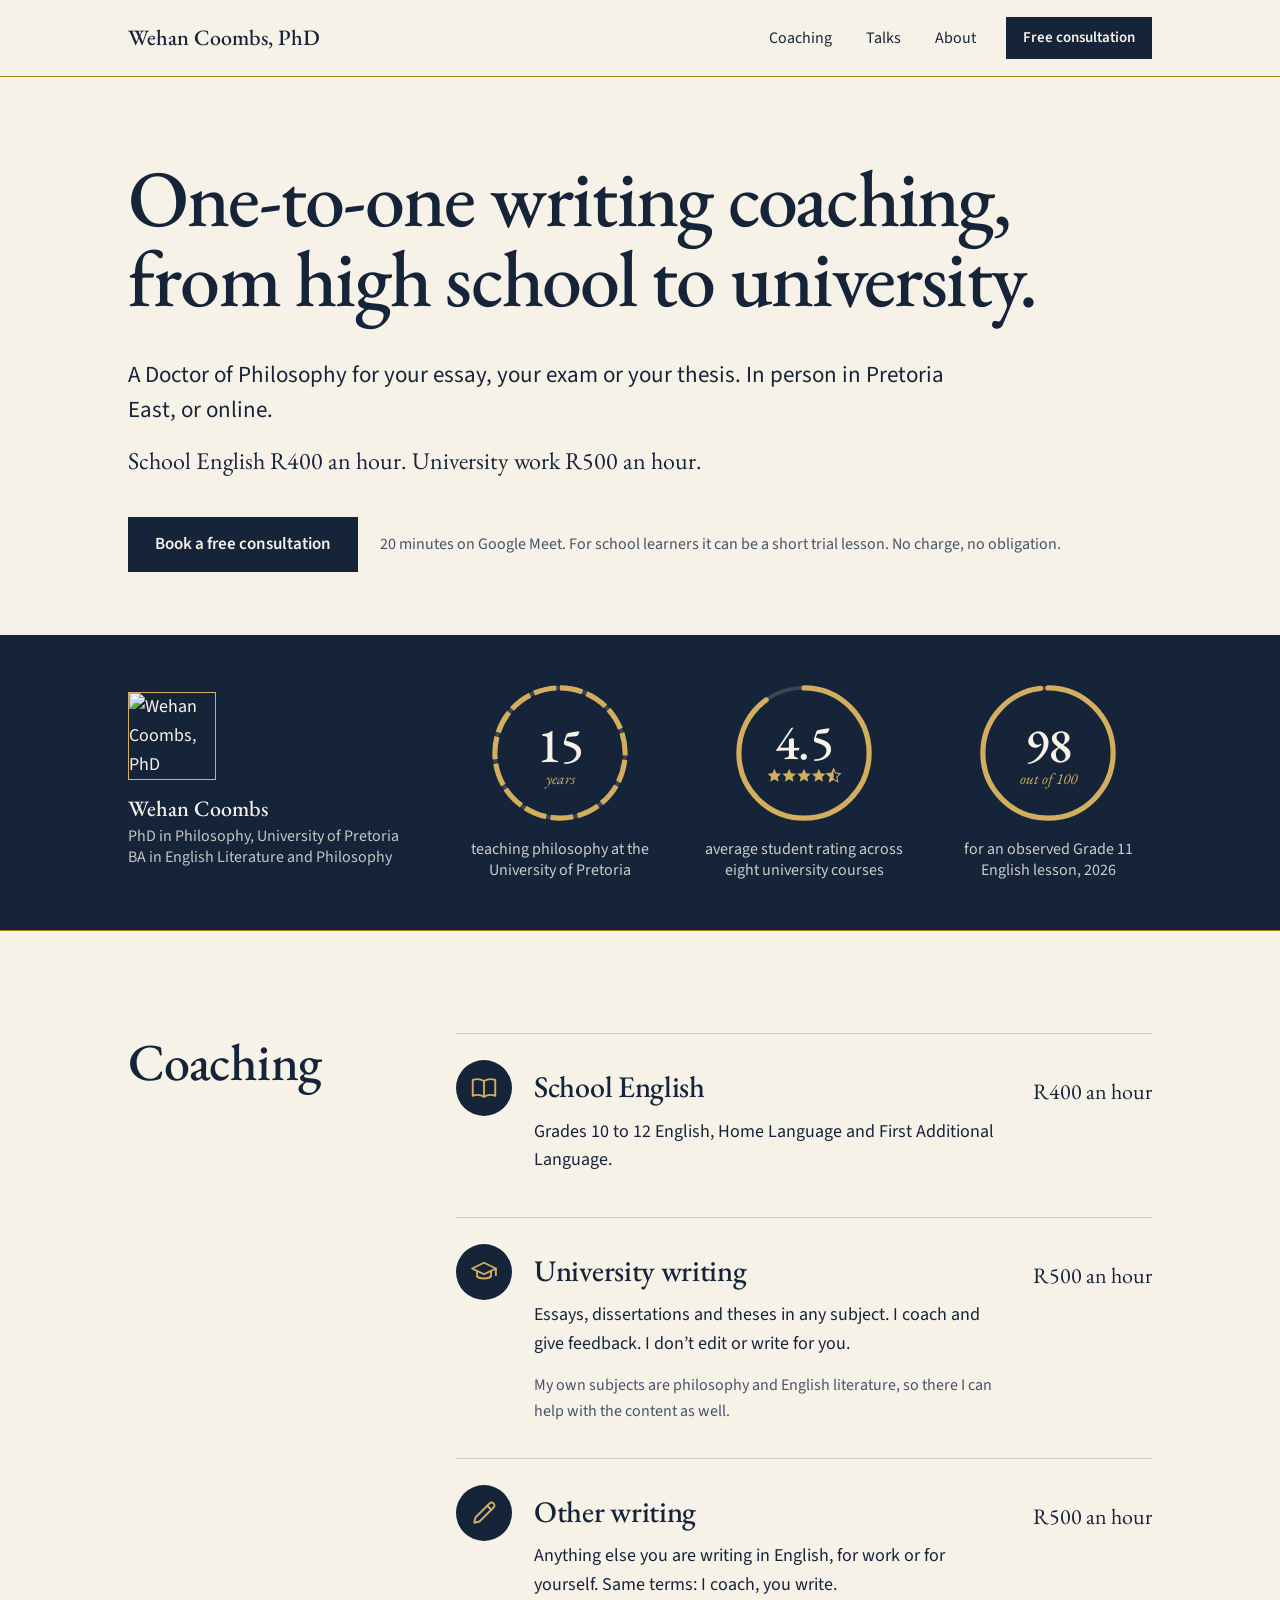
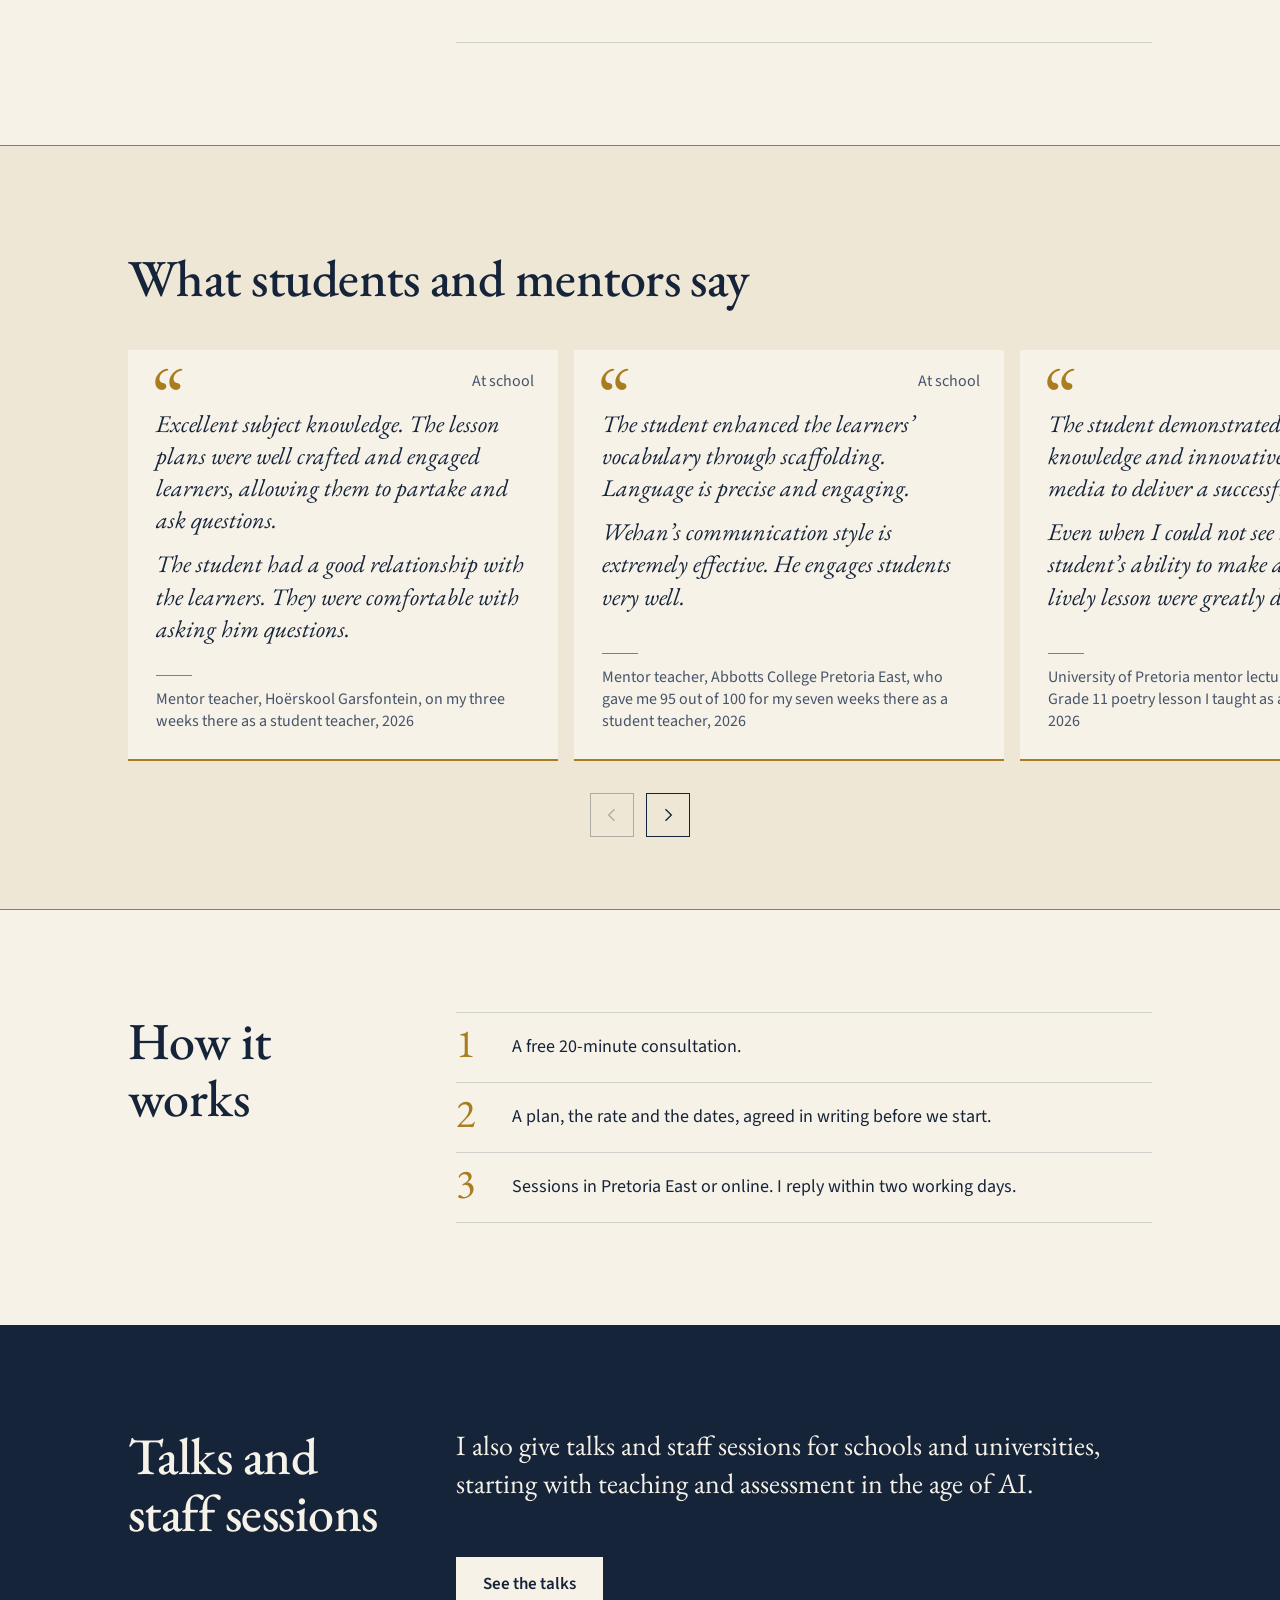
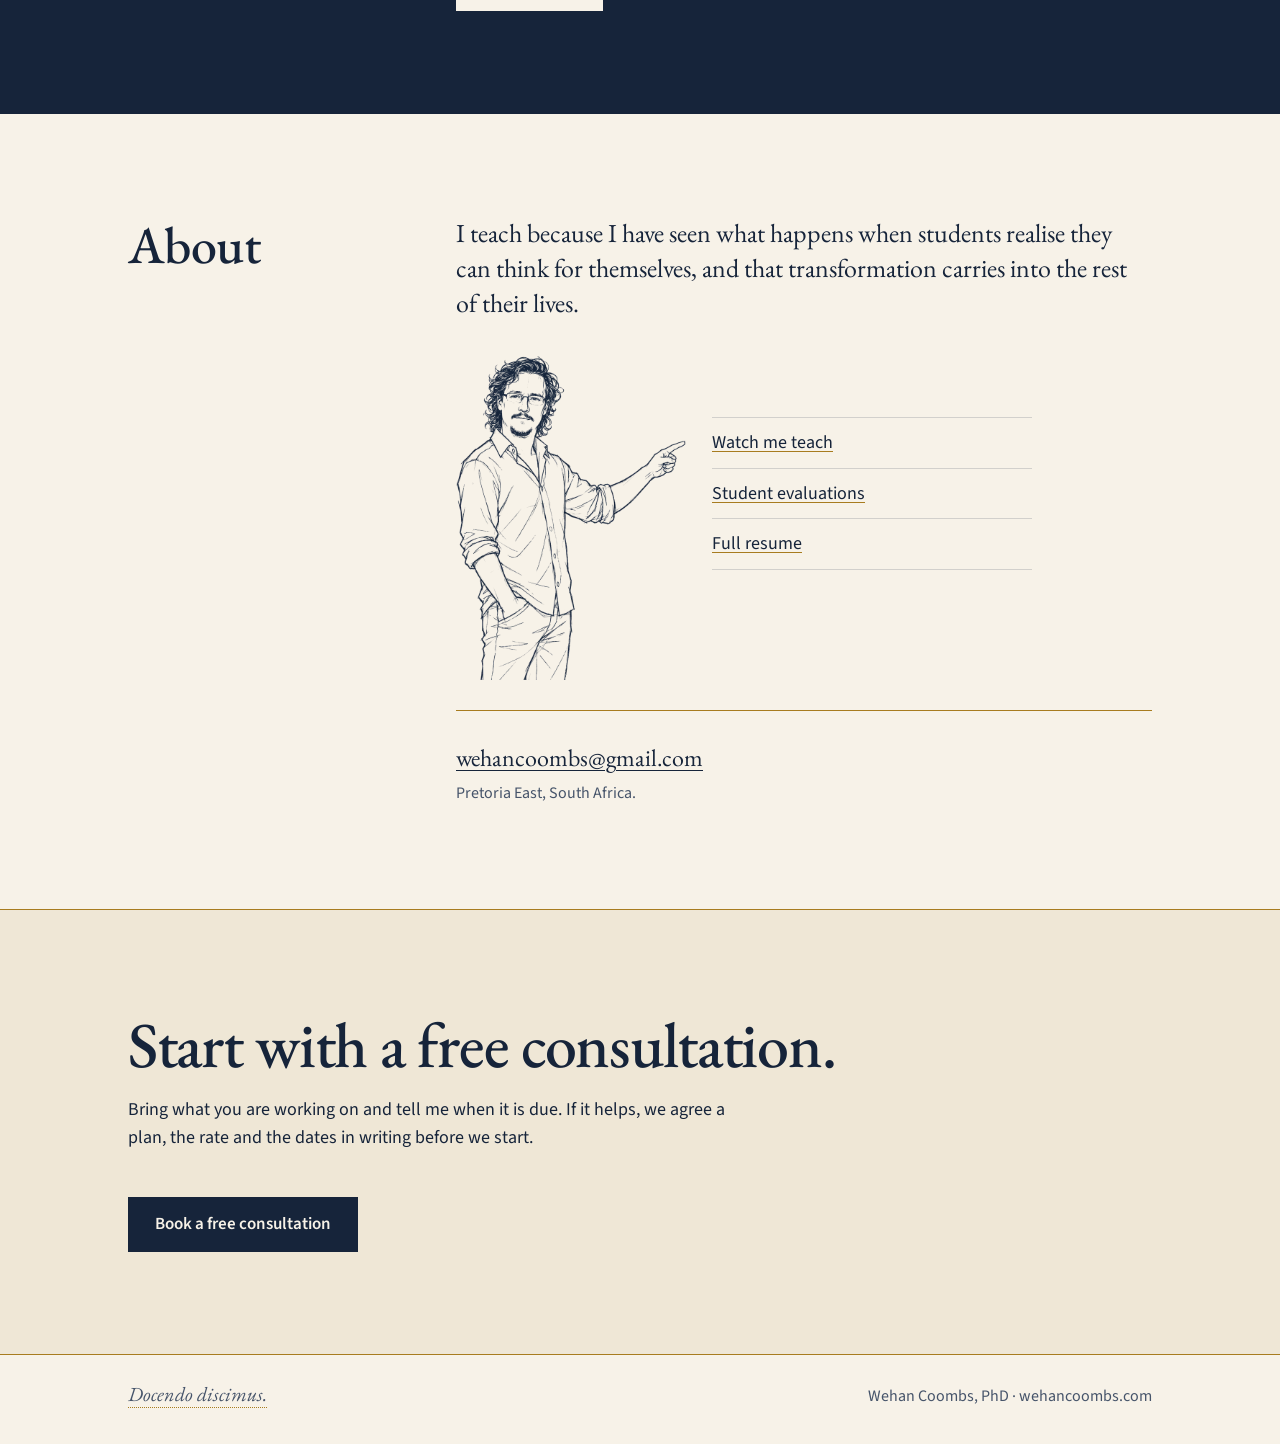
==== index.html @ c400b5e4 "Test copy only: feedback fixes Co-Authored-By: Claude Fable 5.2 <noreply@anthropic.com> Claude-Sessi" ====
<!doctype html>
<html lang="en">
<head>
<meta charset="utf-8">
<meta name="viewport" content="width=device-width, initial-scale=1">
<meta name="color-scheme" content="light">
<meta name="robots" content="noindex, nofollow">
<title>Test copy: Wehan Coombs, PhD: English and writing coaching, Pretoria East and online</title>
<meta name="description" content="One-to-one writing coaching, from high school to university. A Doctor of Philosophy for your essay, your exam or your thesis. In person in Pretoria East, or online. From R400 an hour.">
<meta property="og:title" content="One-to-one writing coaching, from high school to university.">
<meta property="og:description" content="One-to-one writing coaching with Wehan Coombs, PhD, from high school to university. In person in Pretoria East, or online. From R400 an hour.">
<meta property="og:image" content="https://wehancoombs.com/share.jpg">
<meta property="og:image:width" content="1200">
<meta property="og:image:height" content="630">
<meta property="og:image:alt" content="Wehan Coombs, PhD: one-to-one writing coaching, Pretoria East and online">
<meta name="twitter:card" content="summary_large_image">
<meta property="og:url" content="https://wehancoombs.com/">
<meta property="og:type" content="website">
<meta property="og:site_name" content="Wehan Coombs, PhD">
<link rel="canonical" href="https://wehancoombs.com/">
<meta name="theme-color" content="#F7F2E8">
<script>
  // Samsung Internet's dark mode darkens every light page and keeps its tint, so cream turns brown.
  // In that browser only, the page uses neutral off-whites instead (see html.samsung in the styles).
  try { if (/SamsungBrowser/i.test(navigator.userAgent)) document.documentElement.classList.add('samsung'); } catch (e) {}
</script>
<link rel="icon" href="favicon.ico" sizes="32x32">
<link rel="icon" href="favicon.svg" type="image/svg+xml">
<link rel="apple-touch-icon" href="apple-touch-icon.png">
<link rel="manifest" href="site.webmanifest">
<link rel="preconnect" href="https://fonts.googleapis.com">
<link rel="preconnect" href="https://fonts.gstatic.com" crossorigin>
<link href="https://fonts.googleapis.com/css2?family=EB+Garamond:ital,wght@0,400;0,500;1,400&family=Source+Sans+3:wght@400;600&display=swap" rel="stylesheet">
<link rel="stylesheet" href="site.css?v=19">
<script type="application/ld+json">
{
 "@context": "https://schema.org",
 "@type": "ProfessionalService",
 "name": "Wehan Coombs, PhD: English and writing coaching",
 "url": "https://wehancoombs.com/",
 "image": "https://wehancoombs.com/share.jpg",
 "description": "One-to-one English and writing coaching, from high school to university. In person in Pretoria East, or online.",
 "priceRange": "R400 to R500 an hour",
 "areaServed": [
  {
   "@type": "City",
   "name": "Pretoria"
  },
  {
   "@type": "Country",
   "name": "South Africa"
  }
 ],
 "address": {
  "@type": "PostalAddress",
  "addressLocality": "Pretoria",
  "addressRegion": "Gauteng",
  "addressCountry": "ZA"
 },
 "founder": {
  "@type": "Person",
  "name": "Wehan Coombs",
  "honorificSuffix": "PhD",
  "jobTitle": "Writing coach",
  "alumniOf": "University of Pretoria"
 }
}
</script>
</head>
<body>
<a class="skip" href="#coaching">Skip to coaching</a>

<header class="top">
  <div class="wrap">
    <a class="name" href="#top">Wehan Coombs, PhD</a>
    <div class="top-right">
      <nav aria-label="Sections">
        <a href="#coaching">Coaching</a>
        <a href="talks/">Talks</a>
        <a href="#about">About</a>
      </nav>
      <a class="btn small" href="https://calendar.app.google/LnQHr42n4ykTqa4ZA" target="_blank" rel="noopener" data-track="book-bar">Free consultation</a>
    </div>
  </div>
</header>

<main id="top">

  <section class="hero">
    <div class="wrap">
      <h1>One-to-one writing coaching, from high school to university.</h1>
      <p class="lede">A Doctor of Philosophy for your essay, your exam or your thesis. In person in Pretoria East, or online.</p>
      <p class="rates">School English R400 an hour. University work R500 an hour.</p>
      <div class="act">
        <a class="btn" href="https://calendar.app.google/LnQHr42n4ykTqa4ZA" target="_blank" rel="noopener" data-track="book-hero">Book a free consultation</a>
        <p class="note">20 minutes on Google Meet. For school learners it can be a short trial lesson. No charge, no obligation.</p>
      </div>
    </div>
  </section>

  <section class="who" aria-label="About your coach, in short">
    <div class="wrap">
      <div class="who-me">
        <img src="headshot.jpg" width="72" height="72" alt="Wehan Coombs, PhD">
        <p><b>Wehan Coombs</b><span>PhD in Philosophy, University of Pretoria</span><span>BA in English Literature and Philosophy</span></p>
      </div>
      <ul class="medals">
        <li>
          <svg class="ring" viewBox="0 0 100 100" aria-hidden="true">
            <circle class="track" cx="50" cy="50" r="44"/>
            <circle class="arc segs" cx="50" cy="50" r="44" stroke-dasharray="15.4 3.031"/>
            <text class="num" x="50" y="56">15</text>
            <text class="sub" x="50" y="71">years</text>
          </svg>
          <p><span class="sr">15 years</span> teaching philosophy at the University of Pretoria</p>
        </li>
        <li>
          <svg class="ring" viewBox="0 0 100 100" aria-hidden="true">
            <defs><clipPath id="half"><rect x="0" y="0" width="5" height="10"/></clipPath></defs>
            <circle class="track" cx="50" cy="50" r="44"/>
            <circle class="arc draw" cx="50" cy="50" r="44" stroke-dasharray="248.8 276.5" style="--len:248.8"/>
            <text class="num" x="50" y="54">4.5</text>
            <g><path class="star" transform="translate(25 60)" d="M5 .6 6.35 3.6 9.6 3.95 7.2 6.15 7.85 9.4 5 7.75 2.15 9.4 2.8 6.15 .4 3.95 3.65 3.6Z"/><path class="star" transform="translate(35 60)" d="M5 .6 6.35 3.6 9.6 3.95 7.2 6.15 7.85 9.4 5 7.75 2.15 9.4 2.8 6.15 .4 3.95 3.65 3.6Z"/><path class="star" transform="translate(45 60)" d="M5 .6 6.35 3.6 9.6 3.95 7.2 6.15 7.85 9.4 5 7.75 2.15 9.4 2.8 6.15 .4 3.95 3.65 3.6Z"/><path class="star" transform="translate(55 60)" d="M5 .6 6.35 3.6 9.6 3.95 7.2 6.15 7.85 9.4 5 7.75 2.15 9.4 2.8 6.15 .4 3.95 3.65 3.6Z"/><path class="star half" transform="translate(65 60)" d="M5 .6 6.35 3.6 9.6 3.95 7.2 6.15 7.85 9.4 5 7.75 2.15 9.4 2.8 6.15 .4 3.95 3.65 3.6Z"/><path class="star" clip-path="url(#half)" transform="translate(65 60)" d="M5 .6 6.35 3.6 9.6 3.95 7.2 6.15 7.85 9.4 5 7.75 2.15 9.4 2.8 6.15 .4 3.95 3.65 3.6Z"/></g>
          </svg>
          <p><span class="sr">4.5 out of 5:</span> average student rating across eight university courses</p>
        </li>
        <li>
          <svg class="ring" viewBox="0 0 100 100" aria-hidden="true">
            <circle class="track" cx="50" cy="50" r="44"/>
            <circle class="arc draw" cx="50" cy="50" r="44" stroke-dasharray="270.9 276.5" style="--len:270.9"/>
            <text class="num" x="50" y="56">98</text>
            <text class="sub" x="50" y="71">out of 100</text>
          </svg>
          <p><span class="sr">98 out of 100</span> for an observed Grade 11 English lesson, 2026</p>
        </li>
      </ul>
    </div>
  </section>

  <section class="sec" id="coaching">
    <div class="wrap split">
      <h2>Coaching</h2>
      <div>
        <ul class="rows">
          <li>
            <span class="ico" aria-hidden="true"><svg viewBox="0 0 24 24"><path d="M3 5.6c3-1.1 6-1 9 .8 3-1.8 6-1.9 9-.8v12.6c-3-1.1-6-1-9 .8-3-1.8-6-1.9-9-.8z"/><path d="M12 6.4v12.6"/></svg></span>
            <h3>School English</h3>
            <p>Grades 10 to 12 English, Home Language and First Additional Language.</p>
            <span class="price">R400 an hour</span>
          </li>
          <li>
            <span class="ico" aria-hidden="true"><svg viewBox="0 0 24 24"><path d="M2.5 9.2 12 4.6l9.5 4.6L12 13.8z"/><path d="M6.4 11.3v4.3c2.2 2.1 9 2.1 11.2 0v-4.3"/><path d="M21.5 9.2v5.3"/></svg></span>
            <h3>University writing</h3>
            <p>Essays, dissertations and theses in any subject. I coach and give feedback. I don&rsquo;t edit or write for you.</p>
            <p class="aside">My own subjects are philosophy and English literature, so there I can help with the content as well.</p>
            <span class="price">R500 an hour</span>
          </li>
          <li>
            <span class="ico" aria-hidden="true"><svg viewBox="0 0 24 24"><path d="M4.2 19.8l1-4.2L16.6 4.2a2 2 0 0 1 2.9 0l.3.3a2 2 0 0 1 0 2.9L8.4 18.8z"/><path d="M14.6 6.2l3.2 3.2"/></svg></span>
            <h3>Other writing</h3>
            <p>Anything else you are writing in English, for work or for yourself. Same terms: I coach, you write.</p>
            <span class="price">R500 an hour</span>
          </li>
        </ul>
      </div>
    </div>
  </section>

  <section class="sec band said" id="said">
    <div class="wrap">
      <h2>What students and mentors say</h2>
    </div>
    <div class="rail" id="rail" tabindex="0" role="group" aria-label="Comments. Swipe sideways or use the arrow buttons.">
      <blockquote class="card"><p class="tag">At school</p><p>Excellent subject knowledge. The lesson plans were well crafted and engaged learners, allowing them to partake and ask questions.</p><p>The student had a good relationship with the learners. They were comfortable with asking him questions.</p><footer>Mentor teacher, Ho&euml;rskool Garsfontein, on my three weeks there as a student teacher, 2026</footer></blockquote>
      <blockquote class="card"><p class="tag">At school</p><p>The student enhanced the learners&rsquo; vocabulary through scaffolding. Language is precise and engaging.</p><p>Wehan&rsquo;s communication style is extremely effective. He engages students very well.</p><footer>Mentor teacher, Abbotts College Pretoria East, who gave me 95 out of 100 for my seven weeks there as a student teacher, 2026</footer></blockquote>
      <blockquote class="card"><p class="tag">Teaching online</p><p>The student demonstrated excellent knowledge and innovative way of using media to deliver a successful lesson.</p><p>Even when I could not see the learners, the student&rsquo;s ability to make and create a lively lesson were greatly demonstrated.</p><footer>University of Pretoria mentor lecturer, on the live online Grade 11 poetry lesson I taught as a student teacher, 2026</footer></blockquote>
      <blockquote class="card"><p class="tag">On explaining</p><p>The lecturer &hellip; is extremely kind and explains the work extremely well so that helps a ton when needing to do assignments, tests or exams.</p><footer>A first-year student, 2020</footer></blockquote>
      <blockquote class="card"><p class="tag">One to one</p><p>One-on-one consultations were especially useful for receiving advice and insights for essays and assignments. Additionally, assignment feedback was always helpful and detailed.</p><footer>An honours student, 2024</footer></blockquote>
      <blockquote class="card"><p class="tag">On writing</p><p>Without exaggeration, those seminars changed the way I write and engage with the tradition in which I am trained.</p><p>I have yet to meet one who does not speak highly of him.</p><footer>Dr Mitchell-Ron Black, research collaborator, on my honours seminars and on my former students</footer></blockquote>
      <blockquote class="card"><p class="tag">From my head of department</p><p>In 2019 I noted that Dr Coombs had the potential to become a brilliant lecturer. In the years since, he has more than fulfilled that potential, at first-year, second-year and honours level, and I recommend him without reservation.</p><footer>Prof Emma Ruttkamp-Bloem, Head of the Department of Philosophy, University of Pretoria. Peer evaluation report, 2026</footer></blockquote>
    </div>
    <div class="wrap rail-nav">
      <button type="button" data-rail="-1" aria-label="Earlier comment"><svg viewBox="0 0 24 24" aria-hidden="true"><path d="M15 5l-7 7 7 7"/></svg></button>
      <button type="button" data-rail="1" aria-label="Next comment"><svg viewBox="0 0 24 24" aria-hidden="true"><path d="M9 5l7 7-7 7"/></svg></button>
    </div>
  </section>

  <section class="sec" id="how">
    <div class="wrap split">
      <h2>How it works</h2>
      <div>
        <ol class="steps">
          <li>A free 20-minute consultation.</li>
          <li>A plan, the rate and the dates, agreed in writing before we start.</li>
          <li>Sessions in Pretoria East or online. I reply within two working days.</li>
        </ol>
      </div>
    </div>
  </section>

  <section class="sec on-navy also" id="talks">
    <div class="wrap split">
      <h2>Talks and staff sessions</h2>
      <div>
        <p>I also give talks and staff sessions for schools and universities, starting with teaching and assessment in the age of AI.</p>
        <a class="btn" href="talks/" data-track="see-talks">See the talks</a>
      </div>
    </div>
  </section>

  <section class="sec" id="about">
    <div class="wrap split">
      <h2>About</h2>
      <div>
        <div class="about">
          <div class="about-text">
            <p>I teach because I have seen what happens when students realise they can think for themselves, and that transformation carries into the rest of their lives.</p>
          </div>
          <div class="stage">
            <img class="me" src="assets/wehan-drawing.webp" width="320" height="451" loading="lazy" decoding="async" alt="A line drawing of Wehan Coombs, pointing at the links beside him">
            <ul class="links">
              <li><a href="https://youtu.be/3yu_p7YIFhc" target="_blank" rel="noopener" data-track="watch-fil110">Watch me teach</a></li>
              <li><a href="https://drive.google.com/file/d/13XoJ5AYoRfWfu_iO7lNjWMQgzwqgOZsK/view" target="_blank" rel="noopener" data-track="evaluations">Student evaluations</a></li>
              <li><a href="https://docs.google.com/document/d/1uBnQTpyejNyltP889HYTxGxJh2-pD4FMiTWkkgGSCeg/view" target="_blank" rel="noopener" data-track="full-resume">Full resume</a></li>
            </ul>
          </div>
          <p class="contact" id="contact">
          <a href="mailto:wehancoombs@gmail.com" data-track="mail-about">wehancoombs@gmail.com</a>
          <span>Pretoria East, South Africa.</span>
        </p>
        </div>
      </div>
    </div>
  </section>

  <section class="sec band last">
    <div class="wrap">
      <h2>Start with a free consultation.</h2>
      <div>
        <p>Bring what you are working on and tell me when it is due. If it helps, we agree a plan, the rate and the dates in writing before we start.</p>
        <a class="btn" href="https://calendar.app.google/LnQHr42n4ykTqa4ZA" target="_blank" rel="noopener" data-track="book-last">Book a free consultation</a>
      </div>
    </div>
  </section>

</main>

<footer class="end">
  <div class="wrap"><span class="motto-wrap"><button class="motto" type="button" aria-describedby="motto-tip" data-track="motto"><em>Docendo discimus.</em></button><span id="motto-tip" role="tooltip"><em>Docendo discimus</em>: by teaching, we learn. After Seneca, <em>Letters to Lucilius</em>, 7.8.</span></span> <span>Wehan Coombs, PhD · wehancoombs.com</span></div>
</footer>

<script>
  // The arrows move the row of comments one card at a time.
  (function () {
    var rail = document.getElementById('rail'); if (!rail) return;
    document.addEventListener('click', function (e) {
      var b = e.target.closest && e.target.closest('[data-rail]'); if (!b) return;
      var card = rail.querySelector('.card'), step = card ? card.getBoundingClientRect().width + 16 : 300;
      rail.scrollBy({ left: step * Number(b.getAttribute('data-rail')), behavior: 'smooth' });
    });
    // The arrows grey out at either end of the row.
    var prev = document.querySelector('[data-rail="-1"]'), next = document.querySelector('[data-rail="1"]'), tick = null;
    function ends() {
      tick = null;
      if (prev) prev.disabled = rail.scrollLeft <= 4;
      if (next) next.disabled = rail.scrollLeft + rail.clientWidth >= rail.scrollWidth - 4;
    }
    rail.addEventListener('scroll', function () { if (!tick) tick = setTimeout(ends, 80); }, { passive: true });
    ends();
  })();
  // The gold rings draw themselves once, when they first come into view. Without this script they are simply drawn.
  (function () {
    var who = document.querySelector('.who');
    if (!who || !('IntersectionObserver' in window) || matchMedia('(prefers-reduced-motion: reduce)').matches) return;
    who.classList.add('pre');
    new IntersectionObserver(function (en, ob) {
      if (en[0].isIntersecting) { who.classList.remove('pre'); ob.disconnect(); }
    }, { threshold: 0.25 }).observe(who);
  })();
</script>
<script>
  // The motto in the foot: a tap shows or hides its note (hovering and keyboard focus are handled in the styles).
  document.addEventListener('click', function (e) {
    var w = document.querySelector('.motto-wrap'); if (!w) return;
    var on = e.target.closest && e.target.closest('.motto');
    w.classList.toggle('open', on ? !w.classList.contains('open') : false);
  });
  document.addEventListener('keydown', function (e) {
    var w = document.querySelector('.motto-wrap'); if (w && e.key === 'Escape') { w.classList.remove('open'); if (document.activeElement && document.activeElement.blur) document.activeElement.blur(); }
  });
</script>
<script>
  // Named clicks, reported to the visit counter (GoatCounter) when its script is on the page.
  document.addEventListener('click', function (e) {
    var t = e.target.closest && e.target.closest('[data-track]');
    if (!t) return;
    try { if (window.goatcounter && goatcounter.count) goatcounter.count({ path: t.getAttribute('data-track'), title: t.getAttribute('data-track'), event: true }); } catch (x) {}
  });
</script>
</body>
</html>
---- site.css ----
/* wehancoombs.com: one stylesheet for the home page and the talks page. */
/* ---------- Colours and type ---------- */
:root {
  --cream: #F7F2E8;      /* page */
  --cream-2: #EFE7D6;    /* the one tinted band */
  --navy: #16243A;       /* text, buttons, the Talks band */
  --navy-2: #46546A;     /* quieter text */
  --gold: #A87C1F;       /* thin lines only */
  --gold-light: #D2AE5E; /* lines and small text on navy */
  --rule: rgba(22, 36, 58, .16);
  --serif: "EB Garamond", Garamond, "Times New Roman", serif;
  --sans: "Source Sans 3", "Segoe UI", system-ui, sans-serif;
  --page: 1120px;
  --gutter: clamp(20px, 5vw, 48px);
}
html.samsung { --cream: #F4F4F3; --cream-2: #EAEAE8; }
/* Tells Samsung Internet the page looks after dark mode itself. Sets a value nothing uses. */
@media (prefers-color-scheme: dark) { :root { --own-dark: 1; } }

*, *::before, *::after { box-sizing: border-box; }
html { -webkit-text-size-adjust: 100%; scroll-padding-top: 84px; }
body {
  margin: 0; background: var(--cream); color: var(--navy);
  font-family: var(--sans); font-size: 1.125rem; line-height: 1.6;
  -webkit-font-smoothing: antialiased; text-rendering: optimizeLegibility;
}
img { max-width: 100%; display: block; }
p { margin: 0 0 1em; }
p:last-child { margin-bottom: 0; }
h1, h2, h3 { font-family: var(--serif); font-weight: 500; line-height: 1.1; margin: 0; letter-spacing: -.01em; }
a { color: inherit; text-decoration-thickness: 1px; text-underline-offset: .18em; }
a:hover { text-decoration-color: var(--gold); }
:focus-visible { outline: 2px solid var(--gold); outline-offset: 3px; }
.wrap { max-width: var(--page); margin: 0 auto; padding-left: var(--gutter); padding-right: var(--gutter); }
.skip { position: absolute; left: -9999px; }
.skip:focus { left: 12px; top: 12px; z-index: 20; background: var(--navy); color: var(--cream); padding: 10px 14px; }

/* ---------- Buttons ---------- */
.btn {
  display: inline-block; font-family: var(--sans); font-weight: 600; font-size: 1.0625rem; line-height: 1.2;
  padding: 16px 26px; border: 1px solid var(--navy); background: var(--navy); color: var(--cream);
  text-decoration: none; border-radius: 0; text-align: center;
}
.btn:hover { background: #0E1828; border-color: #0E1828; }
.btn.small { font-size: .9375rem; padding: 11px 16px; white-space: nowrap; }
.on-navy .btn { background: var(--cream); color: var(--navy); border-color: var(--cream); }
.on-navy .btn:hover { background: #fff; border-color: #fff; }

/* ---------- Header ---------- */
.top { position: sticky; top: 0; z-index: 10; background: var(--cream); border-bottom: 1px solid var(--gold); }
.top .wrap { display: flex; align-items: center; justify-content: space-between; gap: 16px; min-height: 68px; }
.name { font-family: var(--serif); font-size: 1.375rem; font-weight: 500; text-decoration: none; white-space: nowrap; letter-spacing: 0; }
.top nav { display: none; }
.top nav a { text-decoration: none; font-size: 1rem; margin-right: 30px; }
.top nav a:hover, .top nav a[aria-current="page"] { text-decoration: underline; text-decoration-color: var(--gold); text-underline-offset: .3em; }
.top-right { display: flex; align-items: center; }

/* ---------- Hero ---------- */
.hero { padding: clamp(40px, min(9vw, 9vh), 104px) 0 clamp(36px, min(6vw, 7vh), 72px); }
.hero h1 { font-size: clamp(2.75rem, min(8.4vw, 10.5vh), 5rem); line-height: 1; letter-spacing: -.022em; max-width: 14em; text-wrap: balance; }
.hero .lede { font-size: clamp(1.1875rem, 2.2vw, 1.4375rem); line-height: 1.5; max-width: 36em; margin: clamp(24px, 3.4vw, 40px) 0 0; }
.hero .rates { font-family: var(--serif); font-size: clamp(1.25rem, 2.4vw, 1.5rem); line-height: 1.35; margin: 18px 0 0; }
.hero .act { margin-top: clamp(28px, 3.6vw, 40px); display: flex; flex-wrap: wrap; align-items: center; gap: 14px 22px; }
.hero .note { font-size: 1rem; color: var(--navy-2); margin: 0; }

/* Who is behind it: a navy band with a small portrait, the degrees and three gold rings */
.who { background: var(--navy); color: var(--cream); }
.who .wrap { display: grid; gap: 26px; padding-top: 30px; padding-bottom: 36px; }
.who-me { display: flex; align-items: center; gap: 18px; }
.who-me img { width: 72px; height: 72px; object-fit: cover; flex: none; border: 1px solid var(--gold-light); }
.who-me p { margin: 0; line-height: 1.35; }
.who-me b { font-family: var(--serif); font-weight: 500; font-size: 1.375rem; display: block; margin-bottom: 2px; }
.who-me span { font-size: 1rem; color: rgba(247, 242, 232, .78); display: block; }
.medals { list-style: none; margin: 0; padding: 0; display: grid; grid-template-columns: repeat(3, 1fr); column-gap: 14px; }
.medals li { text-align: center; }
.medals p { margin: 12px 0 0; font-size: .875rem; line-height: 1.35; color: rgba(247, 242, 232, .82); }
.ring { display: block; width: 100%; max-width: 148px; margin: 0 auto; }
.ring circle { fill: none; transform: rotate(-90deg); transform-origin: 50px 50px; }
.ring .track { stroke: rgba(247, 242, 232, .16); stroke-width: 2.5; }
.ring .arc { stroke: var(--gold-light); stroke-width: 3.5; }
.ring .arc.draw { stroke-linecap: round; transition: stroke-dashoffset 1.2s cubic-bezier(.2, .7, .2, 1); }
.ring .arc.segs { transition: opacity .9s ease-out; }
.who.pre .arc.draw { stroke-dashoffset: var(--len); }
.who.pre .arc.segs { opacity: 0; }
.ring text { font-family: var(--serif); text-anchor: middle; }
.ring .num { font-size: 33px; font-weight: 500; fill: var(--cream); letter-spacing: -.5px; }
.ring .sub { font-size: 10.5px; font-style: italic; fill: var(--gold-light); }
.ring .star { fill: var(--gold-light); }
.ring .star.half { fill: none; stroke: var(--gold-light); stroke-width: .7; }
.sr { position: absolute; width: 1px; height: 1px; overflow: hidden; clip-path: inset(50%); white-space: nowrap; }

/* ---------- Sections: the heading sits in the margin on wide screens ---------- */
.sec { padding: clamp(56px, 8vw, 104px) 0; border-top: 1px solid var(--gold); }
.sec h2 { font-size: clamp(2.125rem, 5vw, 3.25rem); margin-bottom: clamp(24px, 3vw, 36px); }
.sec h3 { font-size: clamp(1.5rem, 3vw, 1.875rem); line-height: 1.15; }
.band { background: var(--cream-2); }
.on-navy { background: var(--navy); color: var(--cream); border-top: 0; }
.on-navy + .sec { border-top: 0; }
.on-navy :focus-visible { outline-color: var(--gold-light); }

/* Rows: name, what it is, price */
.rows { list-style: none; margin: 0; padding: 0; border-bottom: 1px solid var(--rule); }
.rows li { border-top: 1px solid var(--rule); padding: 22px 0; display: grid; grid-template-columns: 48px 1fr; column-gap: 16px; row-gap: 6px; align-items: start; }
.rows li > * { grid-column: 2; }
.rows li > .ico { grid-column: 1; grid-row: 1 / span 4; }
.ico { width: 48px; height: 48px; border-radius: 50%; background: var(--navy); display: grid; place-items: center; }
.ico svg { width: 26px; height: 26px; fill: none; stroke: var(--gold-light); stroke-width: 1.5; stroke-linecap: round; stroke-linejoin: round; }
.rows h3 { padding-top: 8px; }
.rows p { margin: 0; max-width: 34em; }
.rows .aside { font-size: 1rem; color: var(--navy-2); margin-top: 6px; }
.rows .price { font-family: var(--serif); font-size: 1.375rem; white-space: nowrap; }
.on-navy .rows { border-color: rgba(247, 242, 232, .22); }
.on-navy .rows li { border-color: rgba(247, 242, 232, .22); }

/* A quotation */

/* What students and mentors say: one large comment, then a row to swipe through */
.said { padding-bottom: clamp(40px, 6vw, 72px); }
.said h2 { margin-bottom: clamp(24px, 3.4vw, 40px); }
.said blockquote { margin: 0; }
.said footer { font-size: 1rem; line-height: 1.4; color: var(--navy-2); }
.rail {
  display: flex; gap: 16px; overflow-x: auto; scroll-snap-type: x mandatory; -webkit-overflow-scrolling: touch;
  padding: 4px var(--gutter) 22px;
  padding-left: max(var(--gutter), calc((100vw - var(--page)) / 2 + var(--gutter)));
  scroll-padding-left: max(var(--gutter), calc((100vw - var(--page)) / 2 + var(--gutter)));
  scrollbar-width: none;
}
.rail::-webkit-scrollbar { display: none; }
.card {
  flex: 0 0 min(84vw, 430px); scroll-snap-align: start; position: relative; display: flex; flex-direction: column;
  background: var(--cream); padding: 58px 28px 26px; border-bottom: 2px solid var(--gold);
}
.card::before { content: "\201C"; position: absolute; left: 24px; top: 6px; font-family: var(--serif); font-size: 5rem; line-height: 1; color: var(--gold); }
.card p { font-family: var(--serif); font-style: italic; font-size: clamp(1.3125rem, 2.3vw, 1.5rem); line-height: 1.34; margin: 0 0 12px; }
.card .tag { position: absolute; right: 24px; top: 22px; margin: 0; font-family: var(--sans); font-style: normal; font-size: 1rem; line-height: 1.2; color: var(--navy-2); }
.card footer { margin-top: auto; padding-top: 18px; }
.card footer::before { content: ""; display: block; width: 36px; height: 1px; background: var(--gold); margin-bottom: 12px; }
.rail-nav { display: flex; align-items: center; justify-content: center; gap: 12px; margin-top: 10px; }
.rail-nav button { width: 44px; height: 44px; border: 1px solid var(--navy); background: transparent; color: var(--navy); padding: 0; cursor: pointer; border-radius: 0; }
.rail-nav button:hover:not(:disabled) { background: var(--navy); color: var(--cream); }
.rail-nav button:disabled { opacity: .3; cursor: default; }
.rail-nav svg { width: 20px; height: 20px; fill: none; stroke: currentColor; stroke-width: 1.6; display: block; margin: 0 auto; }
@media (prefers-reduced-motion: reduce) { .ring .arc { transition: none !important; } }

/* How it works: a real sequence, so it is numbered */
.steps { list-style: none; margin: 0; padding: 0; counter-reset: step; display: grid; gap: 0; }
.steps li { counter-increment: step; border-top: 1px solid var(--rule); padding: 20px 0 20px 56px; position: relative; max-width: 40em; }
.steps li::before { content: counter(step); position: absolute; left: 0; top: 10px; font-family: var(--serif); font-size: 2.5rem; line-height: 1; color: var(--gold); }
.steps li:last-child { border-bottom: 1px solid var(--rule); }

/* Talks */
.fee { color: var(--navy-2); font-size: 1rem; }
.on-navy .fee { color: var(--gold-light); }

/* The short pointer to the talks page, on the home page */
.also p { font-family: var(--serif); font-size: clamp(1.375rem, 2.8vw, 1.75rem); line-height: 1.35; max-width: 26em; }
.also .btn { margin-top: 26px; }

/* Talks page */
.hero.slim { padding-bottom: clamp(36px, 5vw, 56px); }
.hero.slim h1 { font-size: clamp(2.5rem, 7.4vw, 4.75rem); }
.see { margin: clamp(28px, 4vw, 44px) 0 0; display: flex; flex-wrap: wrap; gap: 10px 28px; }
.see a { text-decoration-color: var(--gold-light); }

.aside a { text-decoration-color: var(--gold); }

/* About: the line drawing stands on a rule and points at the three links */
.about-text p { font-family: var(--serif); font-size: clamp(1.25rem, 2.6vw, 1.625rem); line-height: 1.35; max-width: 26em; }
/* The figure does not touch the line: his legs end just above it, with some air between. */
.stage { display: grid; grid-template-columns: 40% 1fr; column-gap: 14px; align-items: start; margin-top: 26px; padding-bottom: clamp(20px, 3vw, 30px); border-bottom: 1px solid var(--gold); }
.stage .me { display: block; width: 100%; height: auto; align-self: end; }
.links { list-style: none; margin: calc(25% - 22px) 0 0; padding: 0; border-bottom: 1px solid var(--rule); }
.links li { border-top: 1px solid var(--rule); }
.links a { display: block; padding: 11px 0; text-decoration-color: var(--gold); font-size: 1.125rem; line-height: 1.3; }
.contact { margin-top: 28px; }
.contact a { font-family: var(--serif); font-size: 1.5rem; }
.contact span { display: block; color: var(--navy-2); font-size: 1rem; margin-top: 4px; }

/* Last call */
.last h2 { margin-bottom: 18px; font-size: clamp(2.25rem, 6.4vw, 4rem); line-height: 1.02; letter-spacing: -.02em; }
.last p { max-width: 34em; }
.last .btn { margin-top: 26px; }

footer.end { border-top: 1px solid var(--gold); padding: 26px 0 34px; font-size: 1rem; color: var(--navy-2); }
footer.end .wrap { display: flex; flex-wrap: wrap; justify-content: space-between; align-items: baseline; gap: 10px 28px; }
/* The motto in the foot, with a note that says what it means and where it is from */
.motto-wrap { position: relative; display: inline-block; }
.motto { all: unset; cursor: help; font-family: var(--serif); font-style: italic; font-size: 1.25rem; line-height: 1.3; color: var(--navy-2); border-bottom: 1px dotted var(--gold); transition: color .2s; }
.motto:hover, .motto:focus-visible, .motto-wrap.open .motto { color: var(--navy); }
.motto:focus-visible { outline: 2px solid var(--gold); outline-offset: 4px; }
.motto-wrap [role="tooltip"] { position: absolute; left: 0; bottom: calc(100% + 12px); width: max-content; max-width: min(34ch, 80vw); padding: 12px 16px; background: var(--navy); color: var(--cream); font-size: .9375rem; line-height: 1.5; border: 1px solid var(--gold-light); box-shadow: 0 6px 18px rgba(22, 36, 58, .18); opacity: 0; transform: translateY(4px); pointer-events: none; transition: opacity .2s, transform .2s; z-index: 5; }
.motto-wrap [role="tooltip"] em { color: var(--gold-light); }
.motto:focus-visible + [role="tooltip"], .motto-wrap.open [role="tooltip"] { opacity: 1; transform: none; }
@media (hover: hover) { .motto:hover + [role="tooltip"] { opacity: 1; transform: none; } }
@media (prefers-reduced-motion: reduce) { .motto, .motto-wrap [role="tooltip"] { transition: none; } }

/* ---------- Wider screens ---------- */
@media (min-width: 620px) {
  .medals { column-gap: 36px; }
  .medals p { font-size: 1rem; max-width: 15em; margin-left: auto; margin-right: auto; }
  .stage { grid-template-columns: 230px minmax(0, 20rem); column-gap: 26px; margin-top: 34px; }
  .links { margin-top: 62px; }
  .links a { padding: 13px 0; }
}
@media (min-width: 800px) {
  .top nav { display: block; }
  .top .wrap { min-height: 76px; }
  .rows li { grid-template-columns: 56px 1fr auto; column-gap: 22px; row-gap: 8px; padding: 26px 0; }
  .rows li > .ico { width: 56px; height: 56px; }
  .rows li > .ico svg { width: 30px; height: 30px; }
  .rows h3 { padding-top: 10px; }
  .rows li > .price, .rows li > .fee { grid-column: 3; grid-row: 1; text-align: right; padding-top: 14px; }
}
@media (min-width: 980px) {
  .split { display: grid; grid-template-columns: 17rem 1fr; column-gap: 56px; }
  .split > h2 { margin-bottom: 0; }
  .who .wrap { grid-template-columns: 17rem 1fr; column-gap: 56px; align-items: center; padding-top: 44px; padding-bottom: 48px; }
  .who-me { align-items: flex-start; flex-direction: column; gap: 14px; }
  .who-me img { width: 88px; height: 88px; }
}
@media (max-width: 480px) {
  .name { font-size: 1.25rem; }
  .btn.small { font-size: .875rem; padding: 10px 12px; }
  .top .wrap { gap: 10px; }
}
@media (max-width: 350px) {
  .name { font-size: 1.0625rem; }
  .btn.small { font-size: .8125rem; padding: 9px 9px; }
  .hero h1 { font-size: 2.375rem; }
}
@media print { .top { position: static; } .btn { border: 1px solid #000; } }
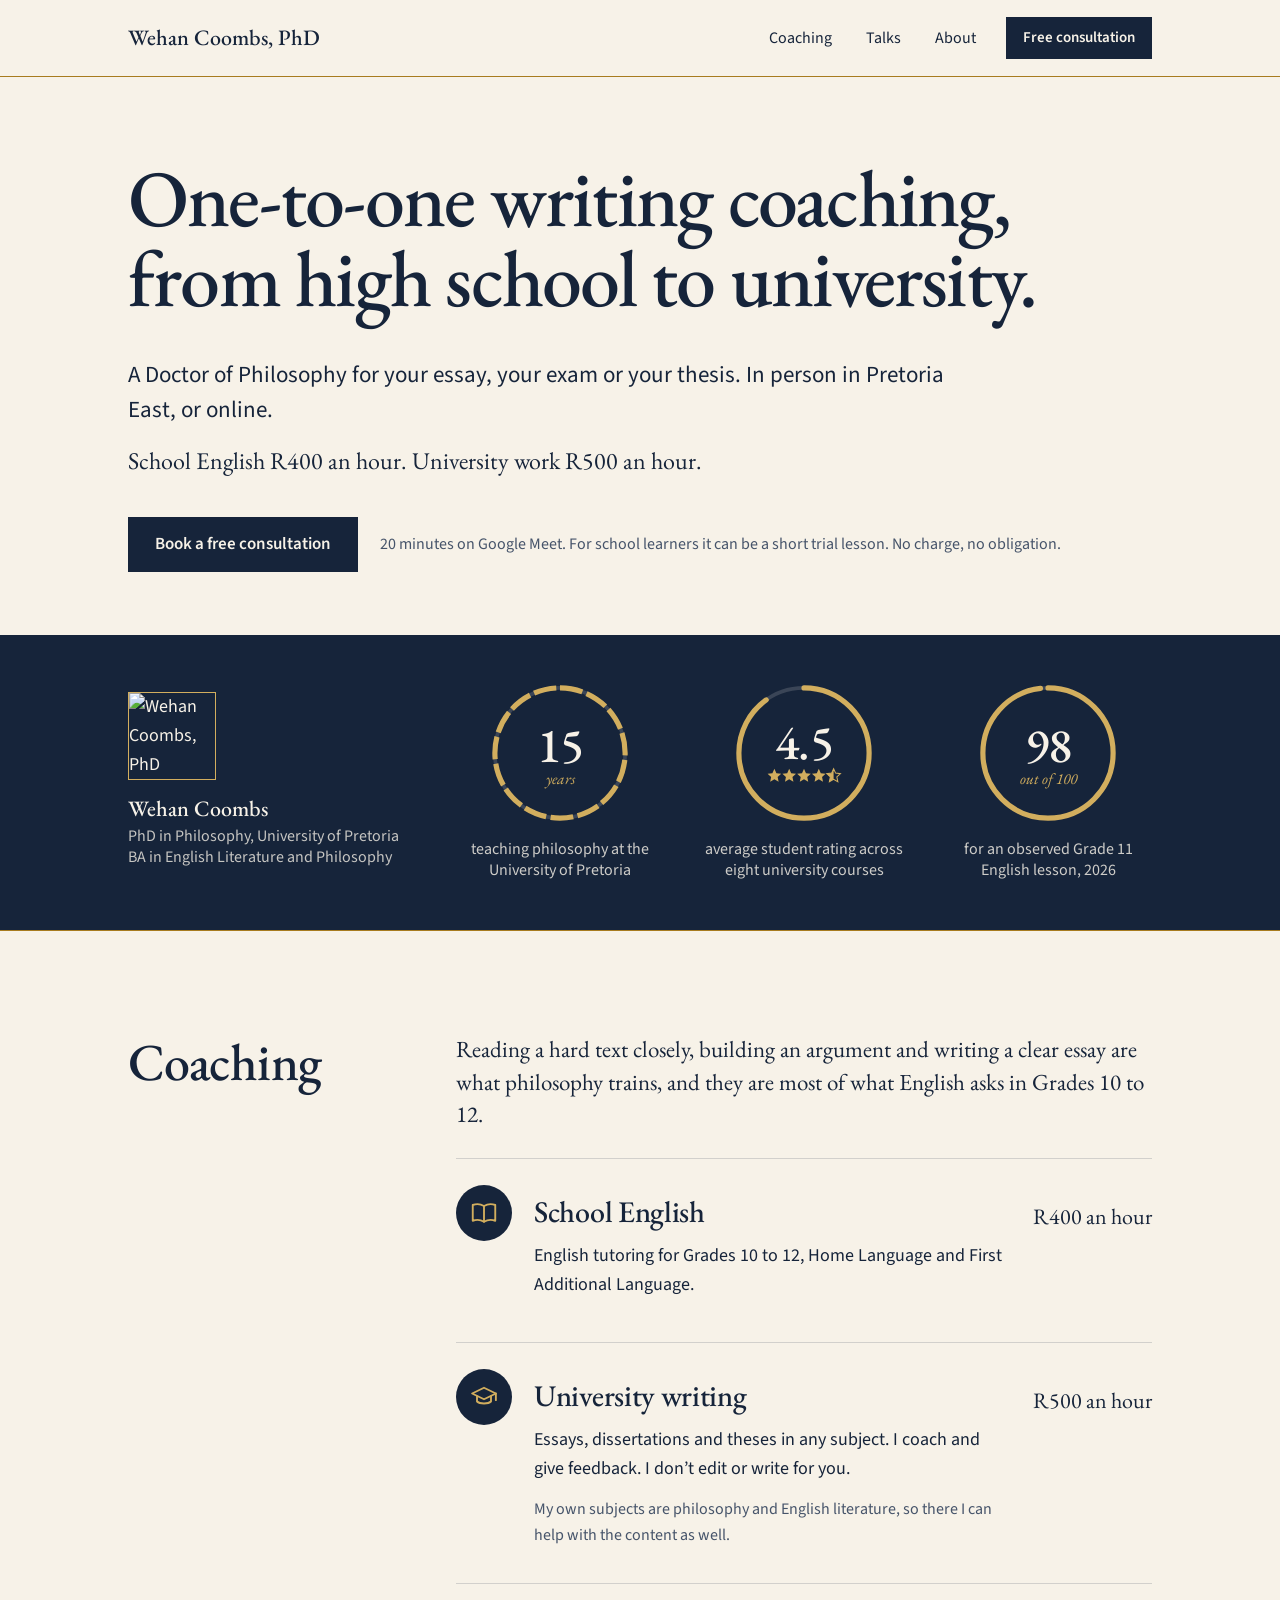
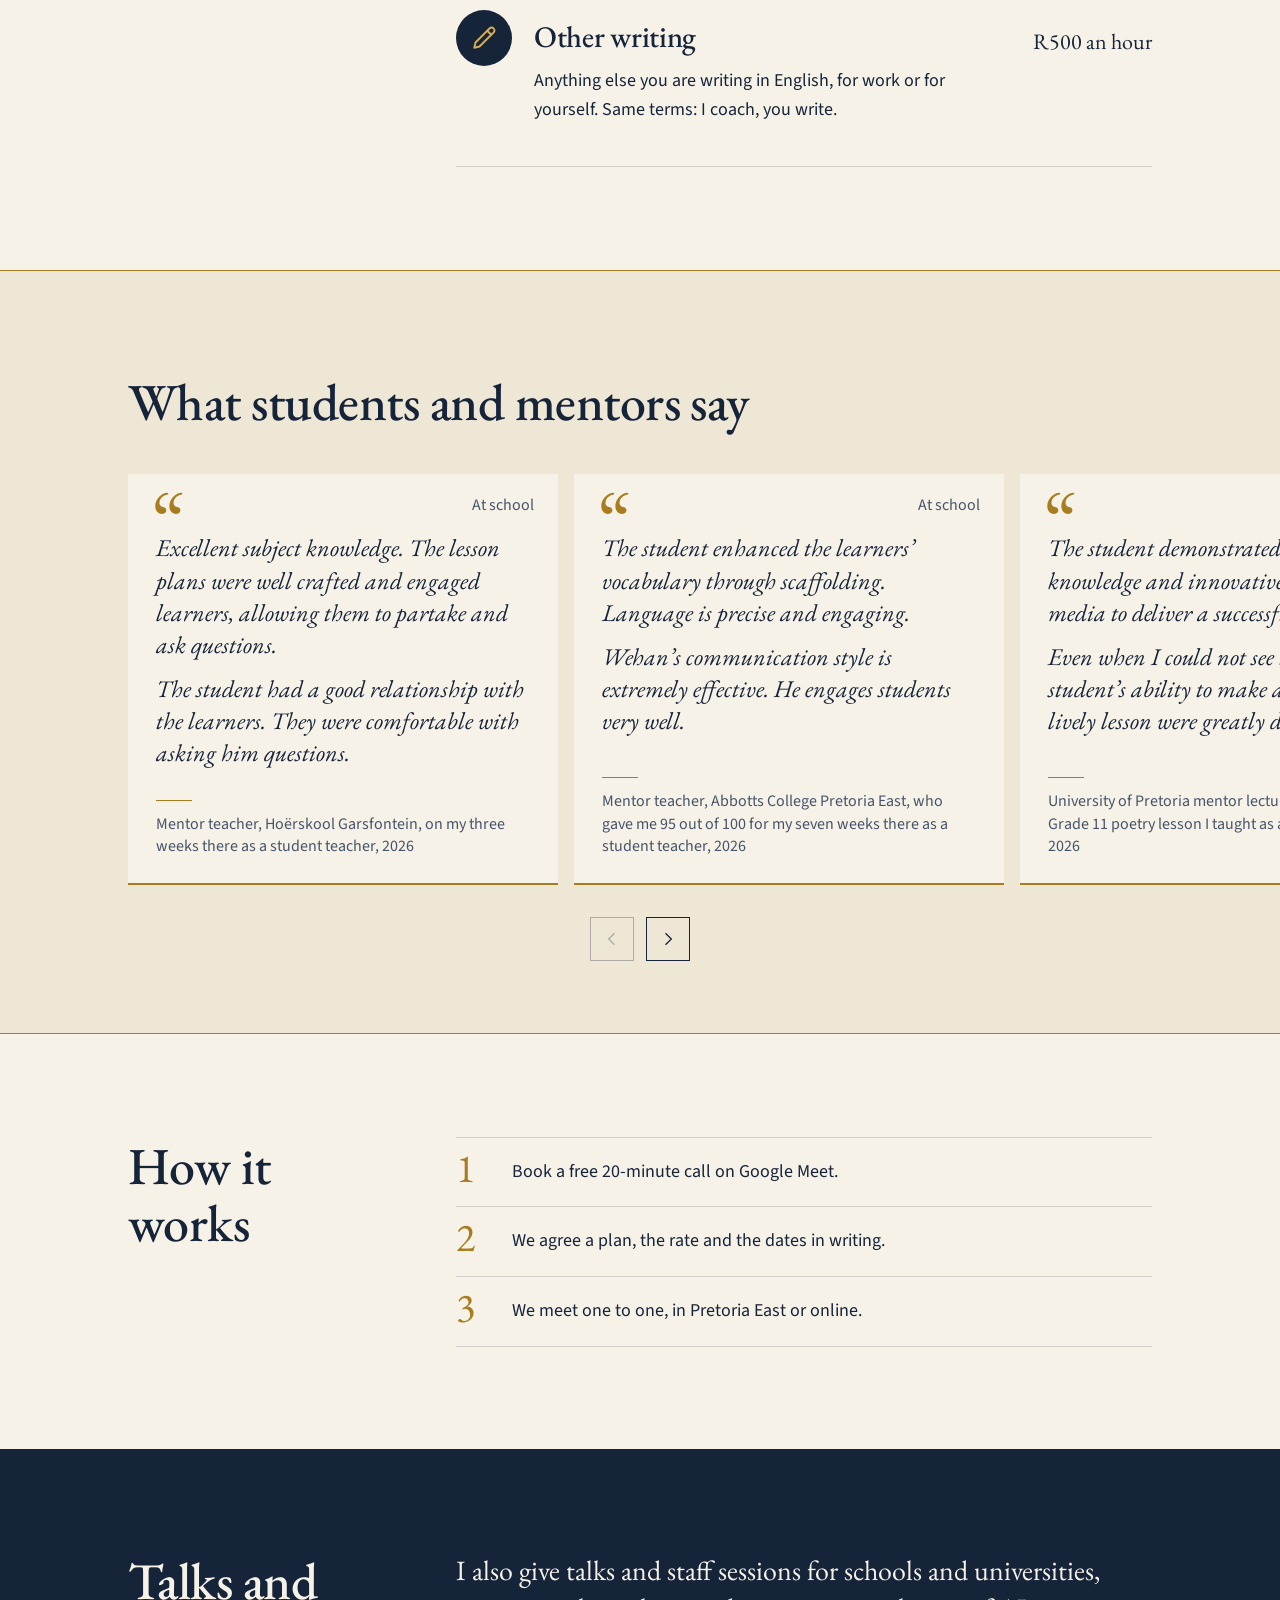
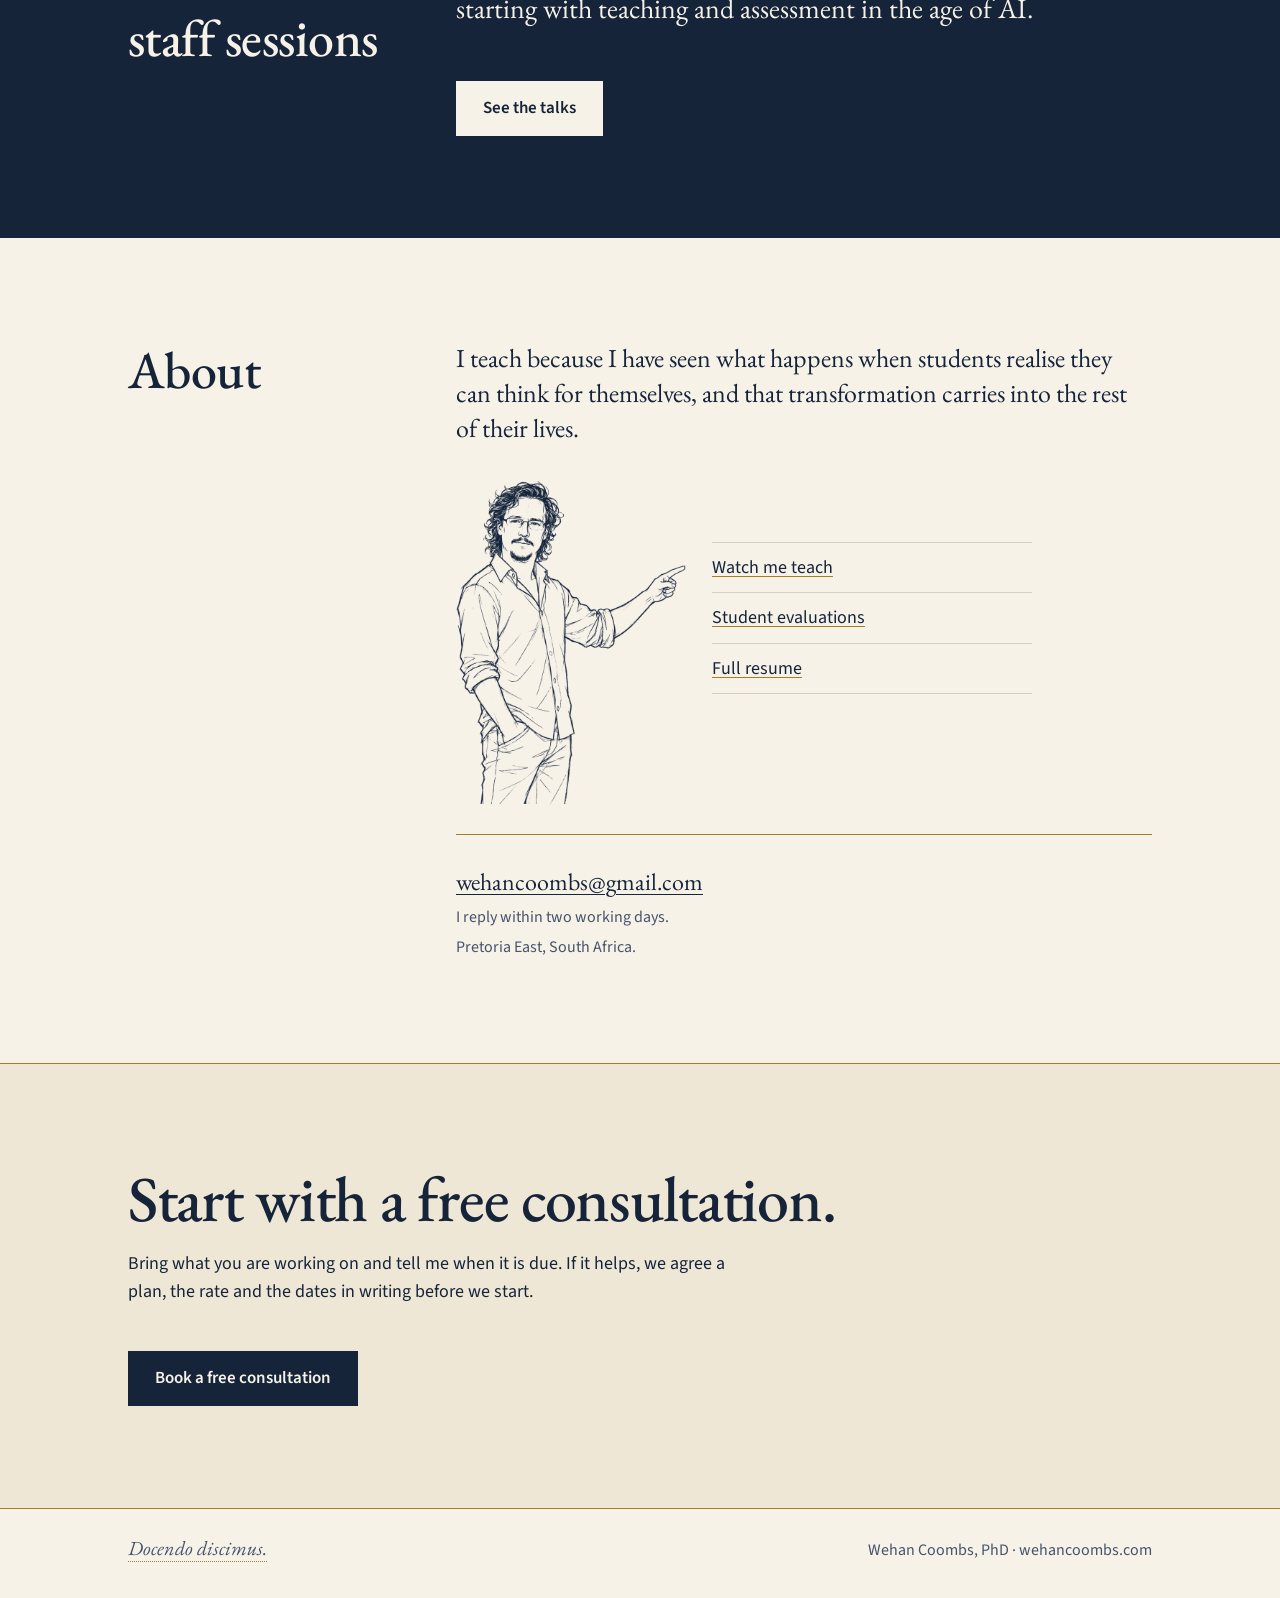
==== commit bf194f6e: "Test copy only: feedback points 8, 10, 16 Co-Authored-By: Claude Fable 5.2 <noreply@anthropic.com> C" ====
--- a/index.html
+++ b/index.html
@@ -31,7 +31,7 @@
 <link rel="preconnect" href="https://fonts.googleapis.com">
 <link rel="preconnect" href="https://fonts.gstatic.com" crossorigin>
 <link href="https://fonts.googleapis.com/css2?family=EB+Garamond:ital,wght@0,400;0,500;1,400&family=Source+Sans+3:wght@400;600&display=swap" rel="stylesheet">
-<link rel="stylesheet" href="site.css?v=19">
+<link rel="stylesheet" href="site.css?v=20">
 <script type="application/ld+json">
 {
  "@context": "https://schema.org",
@@ -141,11 +141,12 @@
     <div class="wrap split">
       <h2>Coaching</h2>
       <div>
+        <p class="why">Reading a hard text closely, building an argument and writing a clear essay are what philosophy trains, and they are most of what English asks in Grades 10 to 12.</p>
         <ul class="rows">
           <li>
             <span class="ico" aria-hidden="true"><svg viewBox="0 0 24 24"><path d="M3 5.6c3-1.1 6-1 9 .8 3-1.8 6-1.9 9-.8v12.6c-3-1.1-6-1-9 .8-3-1.8-6-1.9-9-.8z"/><path d="M12 6.4v12.6"/></svg></span>
             <h3>School English</h3>
-            <p>Grades 10 to 12 English, Home Language and First Additional Language.</p>
+            <p>English tutoring for Grades 10 to 12, Home Language and First Additional Language.</p>
             <span class="price">R400 an hour</span>
           </li>
           <li>
@@ -190,9 +191,9 @@
       <h2>How it works</h2>
       <div>
         <ol class="steps">
-          <li>A free 20-minute consultation.</li>
-          <li>A plan, the rate and the dates, agreed in writing before we start.</li>
-          <li>Sessions in Pretoria East or online. I reply within two working days.</li>
+          <li>Book a free 20-minute call on Google Meet.</li>
+          <li>We agree a plan, the rate and the dates in writing.</li>
+          <li>We meet one to one, in Pretoria East or online.</li>
         </ol>
       </div>
     </div>
@@ -226,6 +227,7 @@
           </div>
           <p class="contact" id="contact">
           <a href="mailto:wehancoombs@gmail.com" data-track="mail-about">wehancoombs@gmail.com</a>
+          <span>I reply within two working days.</span>
           <span>Pretoria East, South Africa.</span>
         </p>
         </div>
--- a/site.css
+++ b/site.css
@@ -99,6 +99,8 @@
 .on-navy :focus-visible { outline-color: var(--gold-light); }
 
 /* Rows: name, what it is, price */
+/* One line above the coaching rows: why this suits English */
+.why { font-family: var(--serif); font-size: clamp(1.25rem, 2.2vw, 1.4375rem); line-height: 1.4; max-width: 30em; margin: 0 0 clamp(20px, 3vw, 28px); }
 .rows { list-style: none; margin: 0; padding: 0; border-bottom: 1px solid var(--rule); }
 .rows li { border-top: 1px solid var(--rule); padding: 22px 0; display: grid; grid-template-columns: 48px 1fr; column-gap: 16px; row-gap: 6px; align-items: start; }
 .rows li > * { grid-column: 2; }
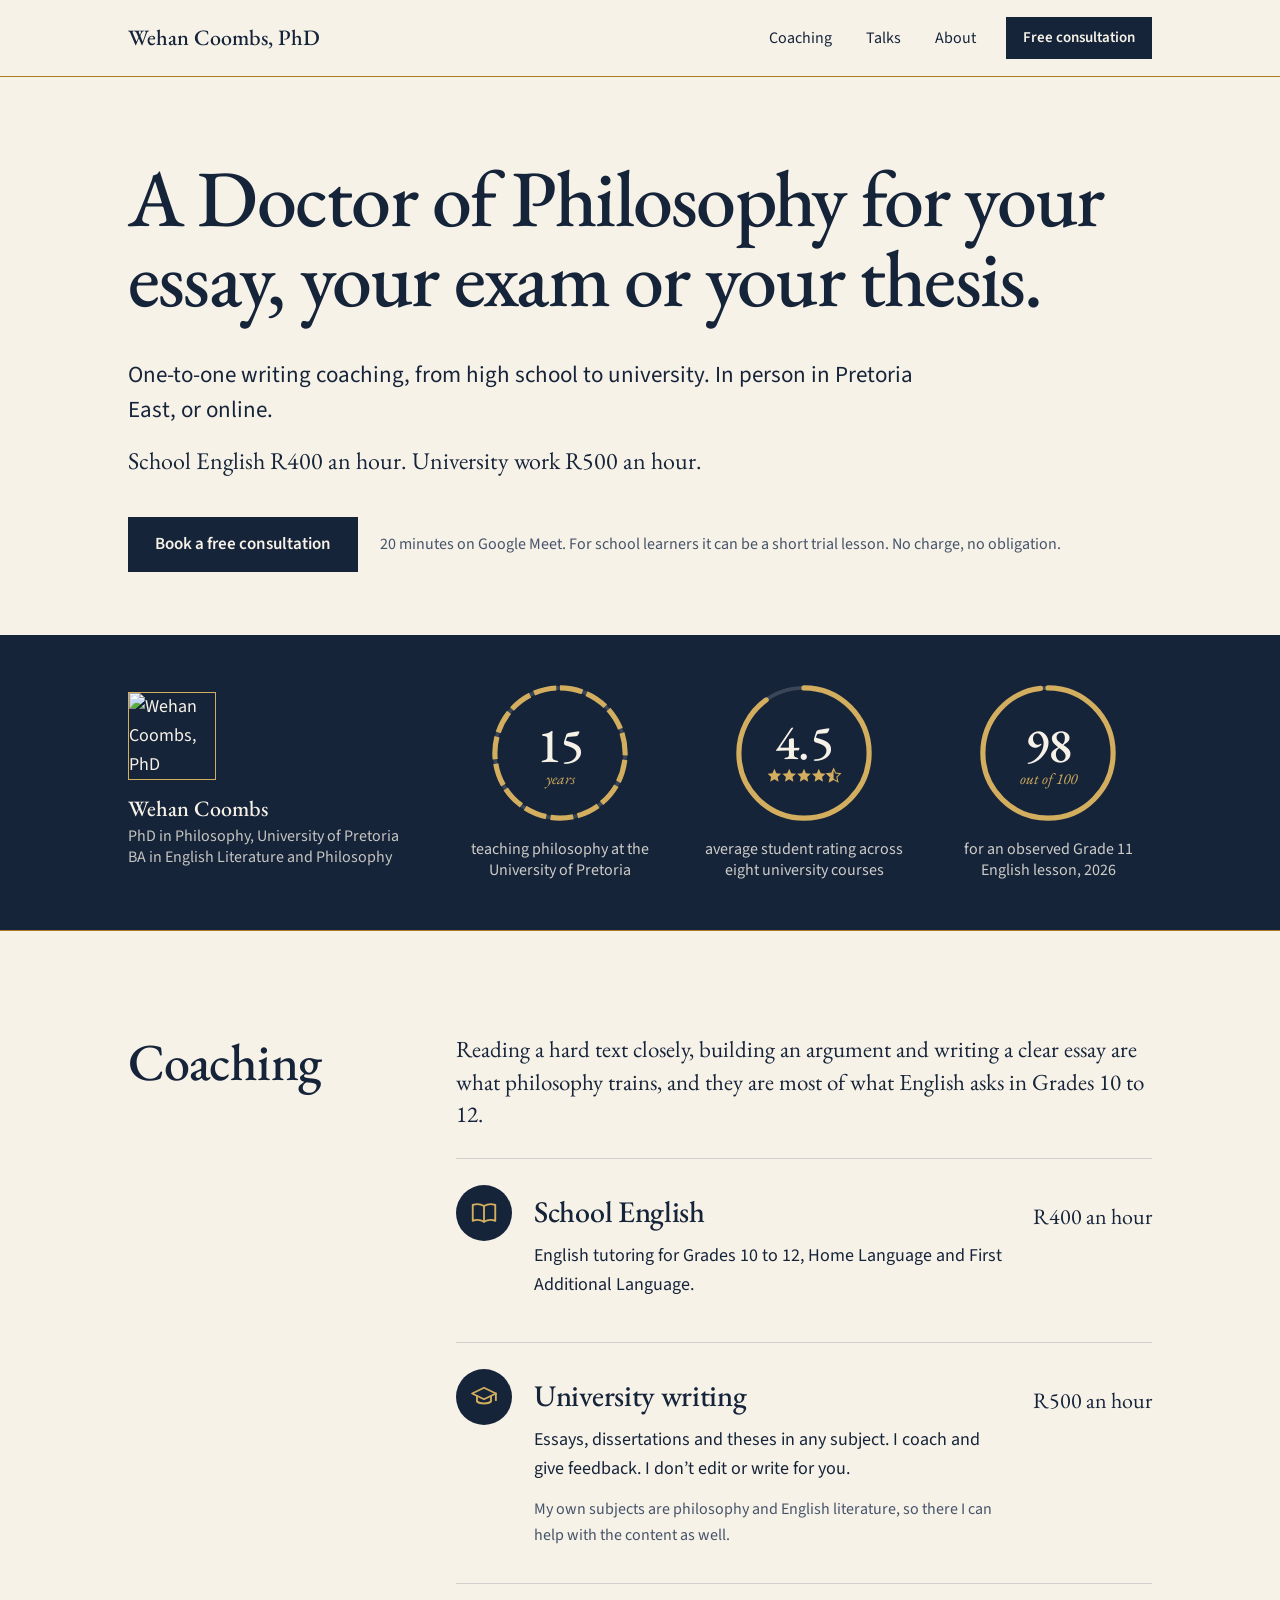
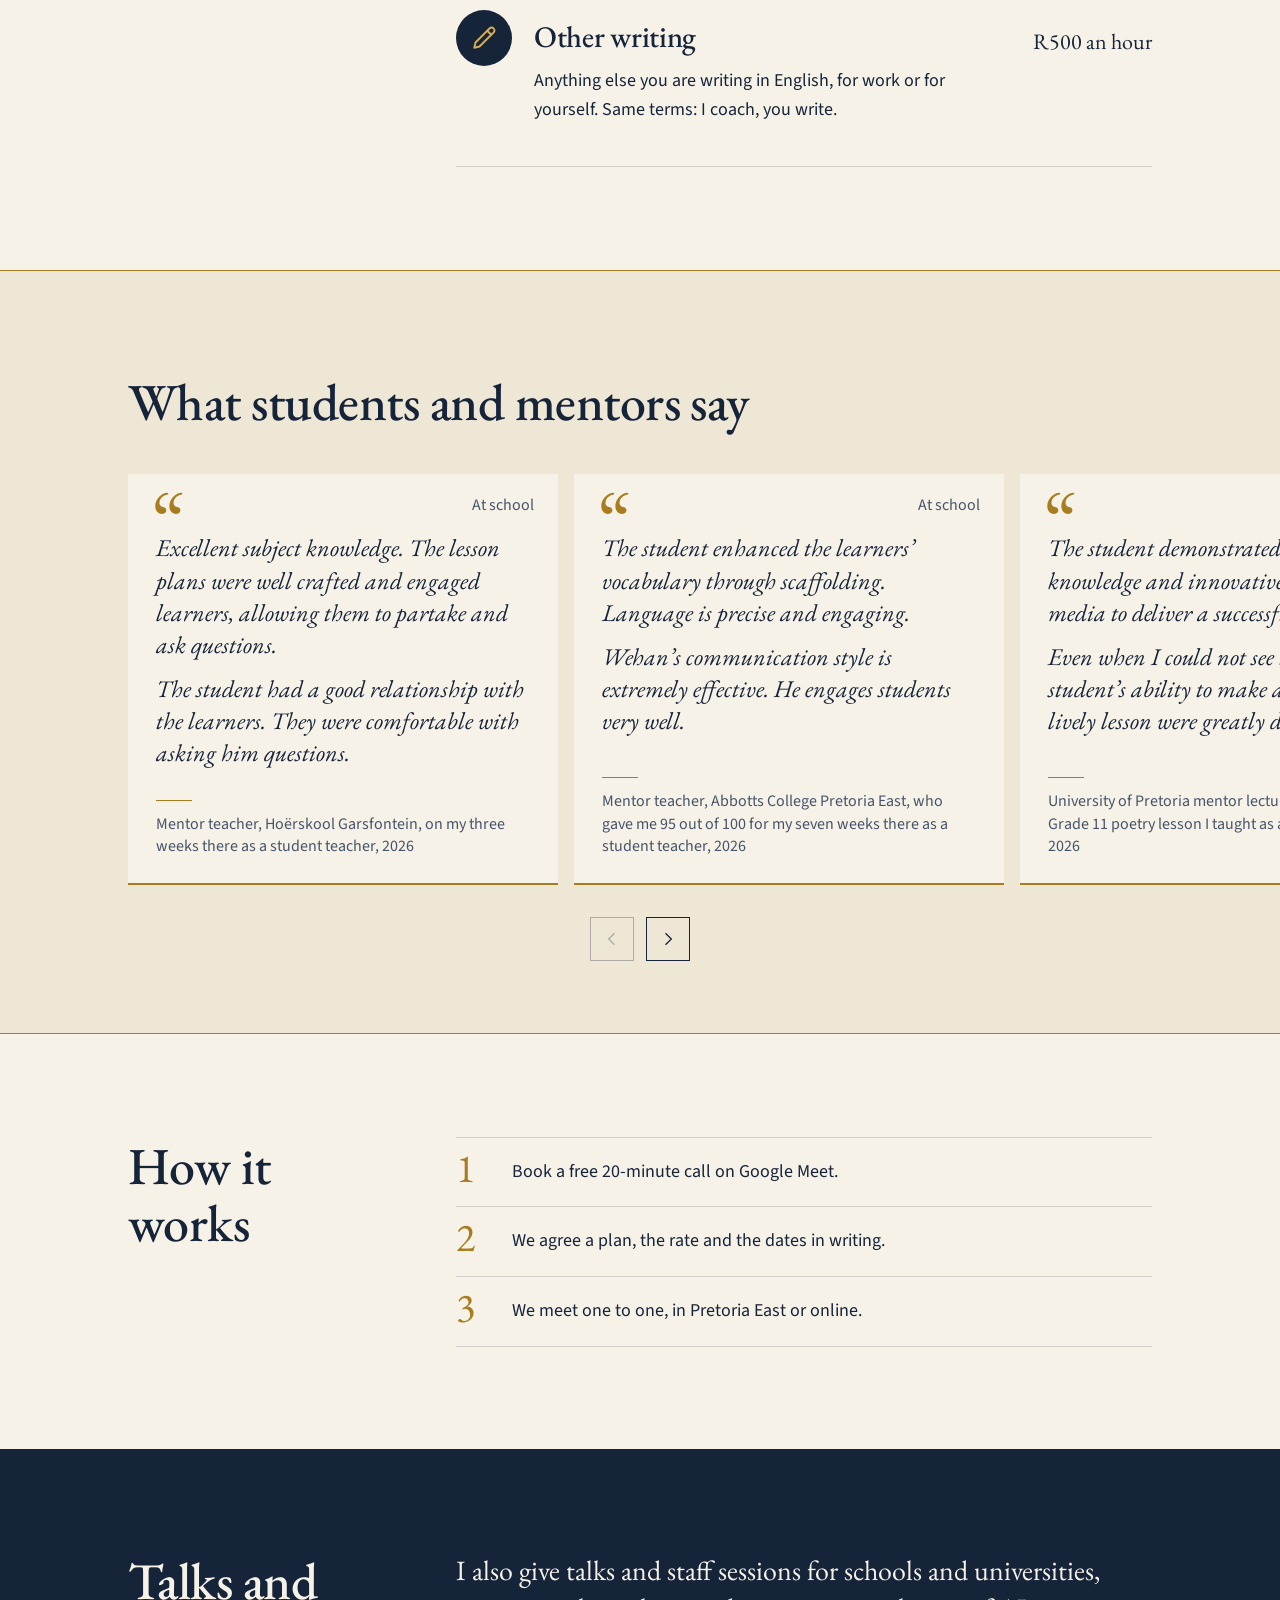
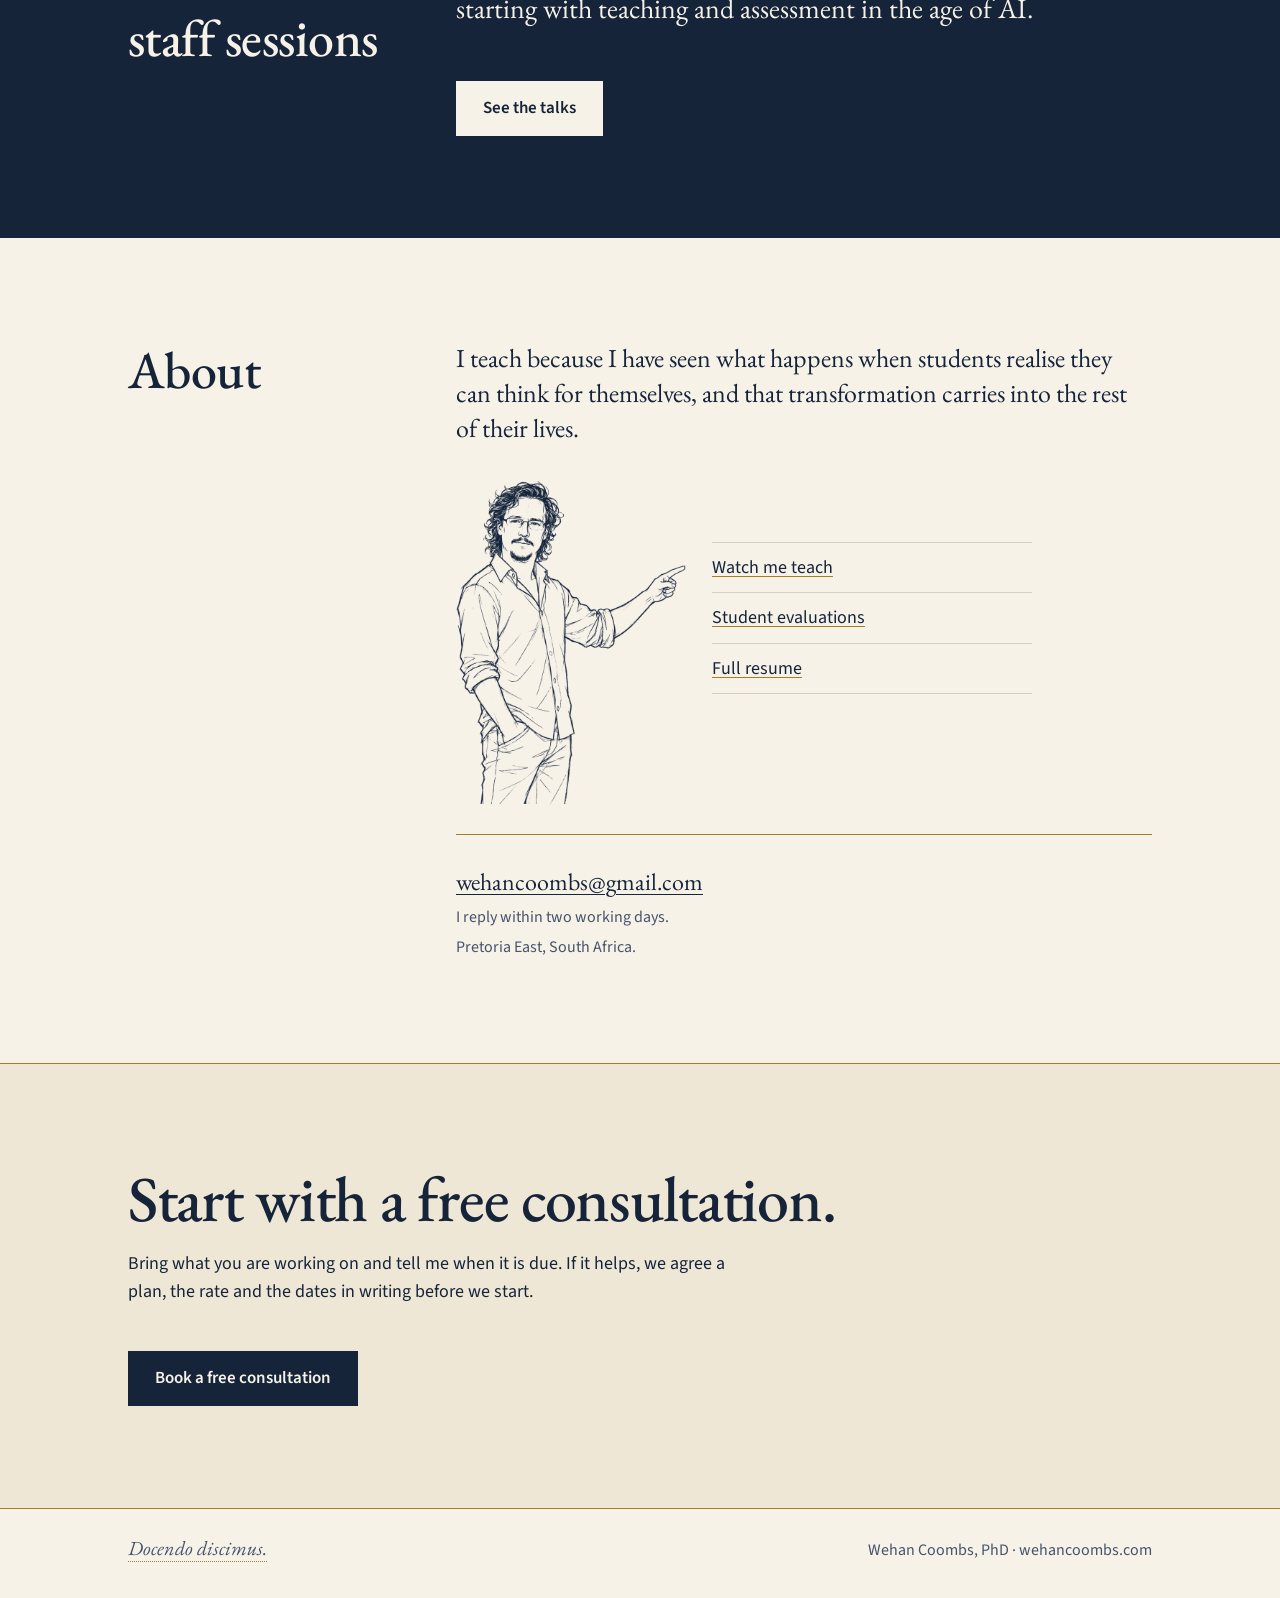
==== commit 3136bf1b: "Test copy only: published feedback round Co-Authored-By: Claude Fable 5.2 <noreply@anthropic.com> Cl" ====
--- a/index.html
+++ b/index.html
@@ -6,8 +6,8 @@
 <meta name="color-scheme" content="light">
 <meta name="robots" content="noindex, nofollow">
 <title>Test copy: Wehan Coombs, PhD: English and writing coaching, Pretoria East and online</title>
-<meta name="description" content="One-to-one writing coaching, from high school to university. A Doctor of Philosophy for your essay, your exam or your thesis. In person in Pretoria East, or online. From R400 an hour.">
-<meta property="og:title" content="One-to-one writing coaching, from high school to university.">
+<meta name="description" content="A Doctor of Philosophy for your essay, your exam or your thesis. One-to-one writing coaching, from high school to university. In person in Pretoria East, or online. From R400 an hour.">
+<meta property="og:title" content="A Doctor of Philosophy for your essay, your exam or your thesis.">
 <meta property="og:description" content="One-to-one writing coaching with Wehan Coombs, PhD, from high school to university. In person in Pretoria East, or online. From R400 an hour.">
 <meta property="og:image" content="https://wehancoombs.com/share.jpg">
 <meta property="og:image:width" content="1200">
@@ -88,8 +88,8 @@
 
   <section class="hero">
     <div class="wrap">
-      <h1>One-to-one writing coaching, from high school to university.</h1>
-      <p class="lede">A Doctor of Philosophy for your essay, your exam or your thesis. In person in Pretoria East, or online.</p>
+      <h1>A Doctor of Philosophy for your essay, your exam or your thesis.</h1>
+      <p class="lede">One-to-one writing coaching, from high school to university. In person in Pretoria East, or online.</p>
       <p class="rates">School English R400 an hour. University work R500 an hour.</p>
       <div class="act">
         <a class="btn" href="https://calendar.app.google/LnQHr42n4ykTqa4ZA" target="_blank" rel="noopener" data-track="book-hero">Book a free consultation</a>
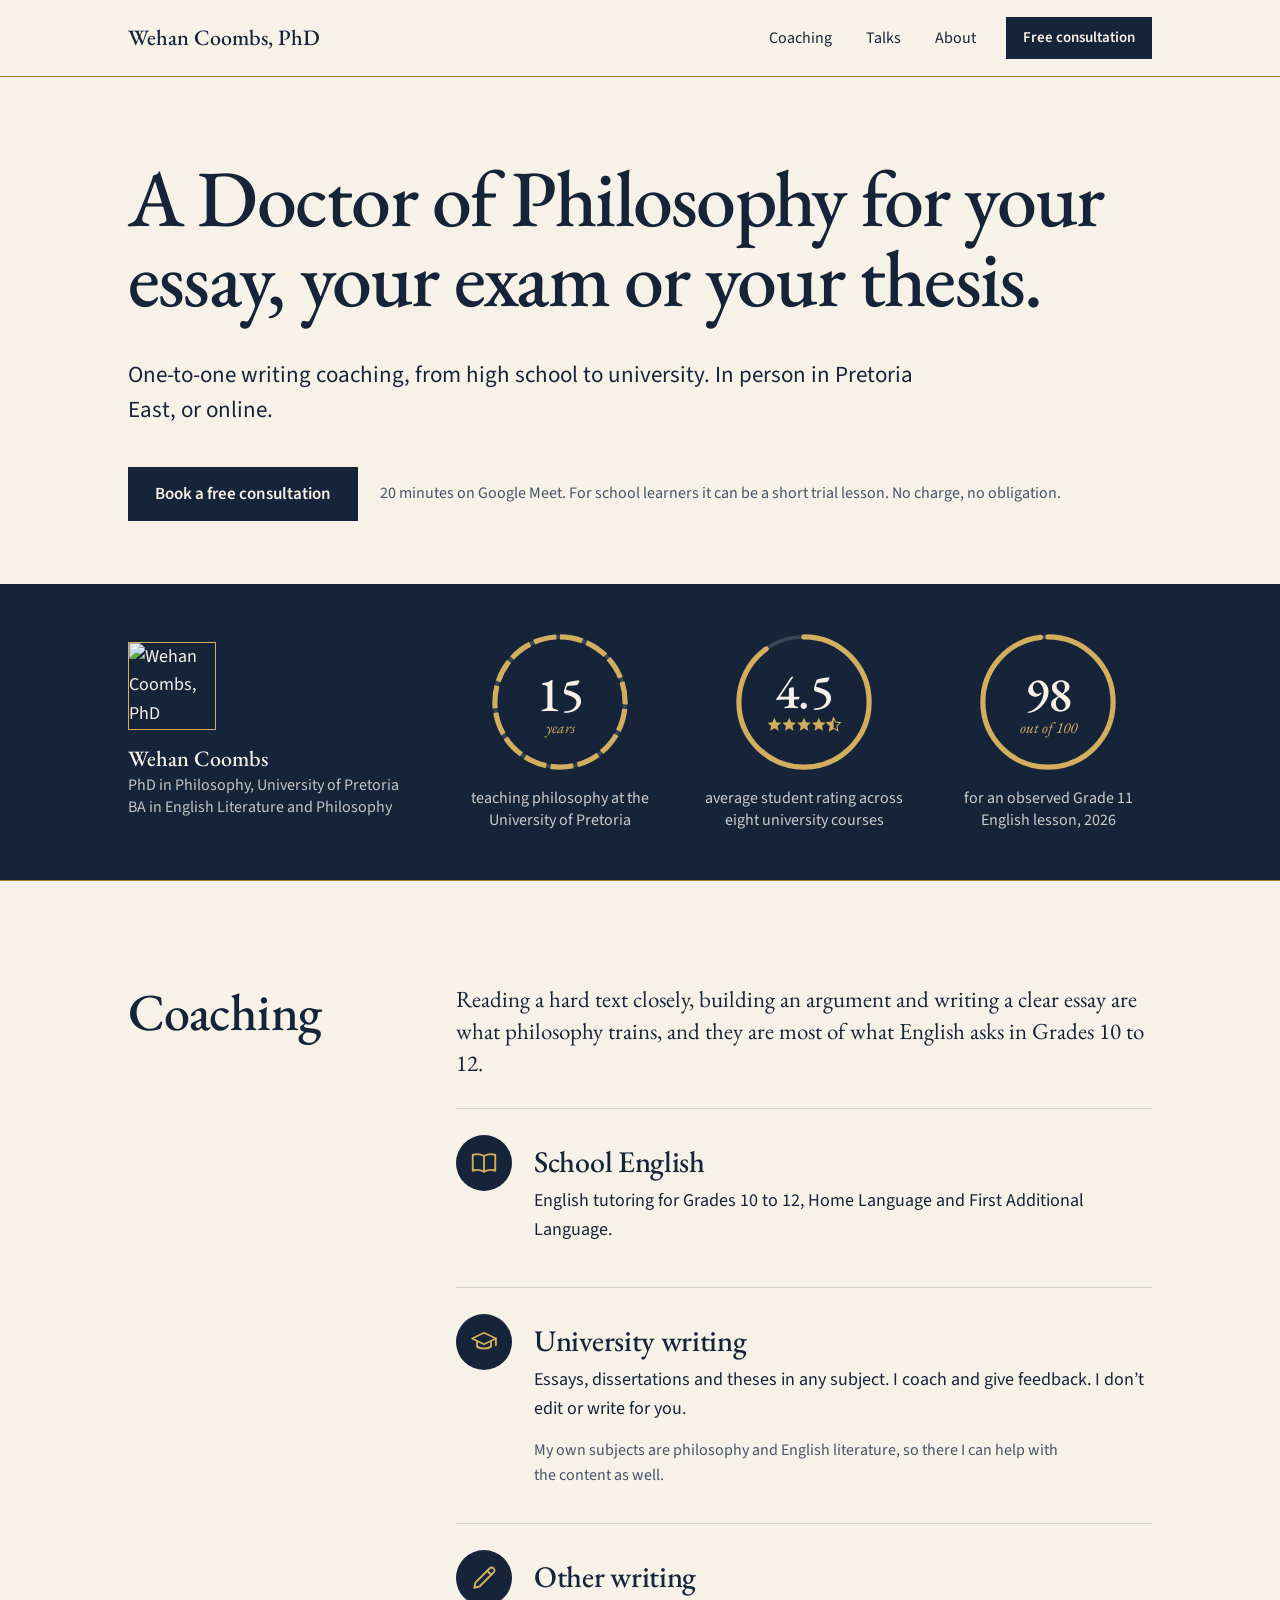
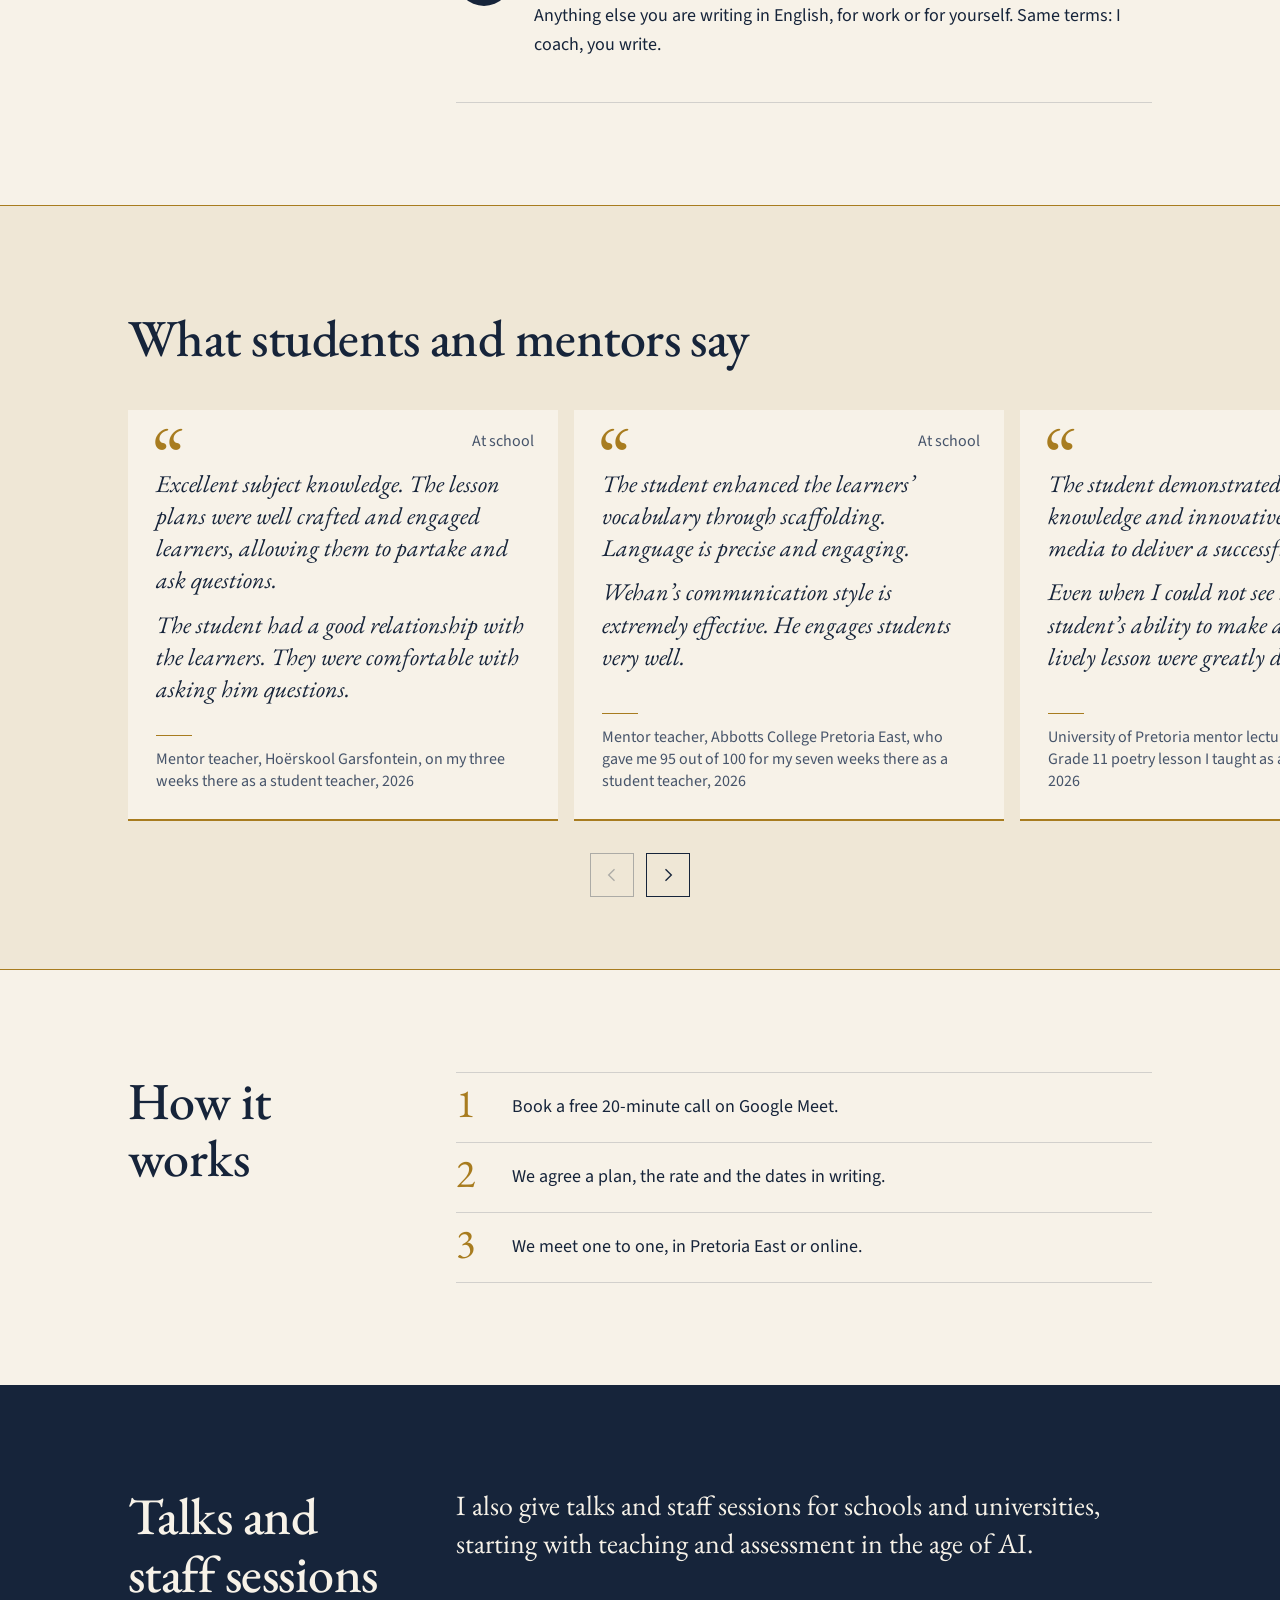
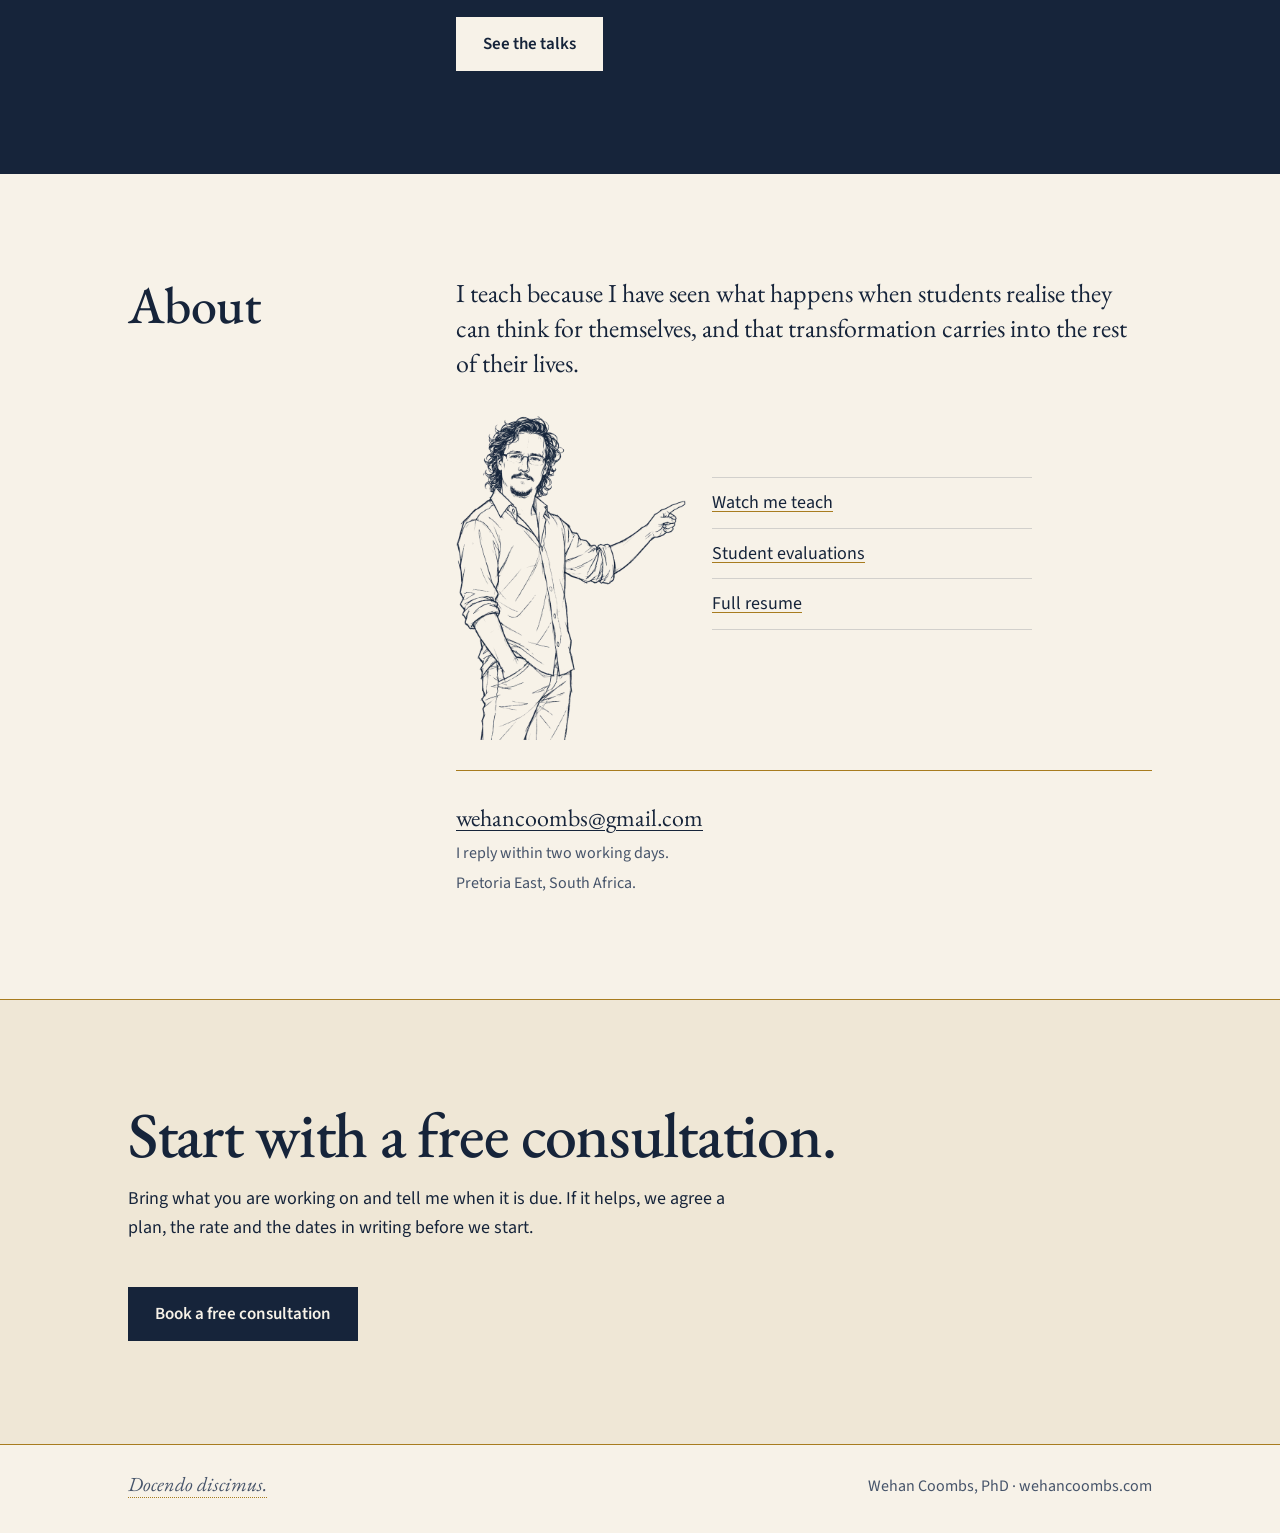
==== commit e7eede83: "Test copy only: no prices Co-Authored-By: Claude Fable 5.2 <noreply@anthropic.com> Claude-Session: h" ====
--- a/index.html
+++ b/index.html
@@ -6,9 +6,9 @@
 <meta name="color-scheme" content="light">
 <meta name="robots" content="noindex, nofollow">
 <title>Test copy: Wehan Coombs, PhD: English and writing coaching, Pretoria East and online</title>
-<meta name="description" content="A Doctor of Philosophy for your essay, your exam or your thesis. One-to-one writing coaching, from high school to university. In person in Pretoria East, or online. From R400 an hour.">
+<meta name="description" content="A Doctor of Philosophy for your essay, your exam or your thesis. One-to-one writing coaching, from high school to university. In person in Pretoria East, or online.">
 <meta property="og:title" content="A Doctor of Philosophy for your essay, your exam or your thesis.">
-<meta property="og:description" content="One-to-one writing coaching with Wehan Coombs, PhD, from high school to university. In person in Pretoria East, or online. From R400 an hour.">
+<meta property="og:description" content="One-to-one writing coaching with Wehan Coombs, PhD, from high school to university. In person in Pretoria East, or online.">
 <meta property="og:image" content="https://wehancoombs.com/share.jpg">
 <meta property="og:image:width" content="1200">
 <meta property="og:image:height" content="630">
@@ -31,7 +31,7 @@
 <link rel="preconnect" href="https://fonts.googleapis.com">
 <link rel="preconnect" href="https://fonts.gstatic.com" crossorigin>
 <link href="https://fonts.googleapis.com/css2?family=EB+Garamond:ital,wght@0,400;0,500;1,400&family=Source+Sans+3:wght@400;600&display=swap" rel="stylesheet">
-<link rel="stylesheet" href="site.css?v=20">
+<link rel="stylesheet" href="site.css?v=21">
 <script type="application/ld+json">
 {
  "@context": "https://schema.org",
@@ -40,7 +40,6 @@
  "url": "https://wehancoombs.com/",
  "image": "https://wehancoombs.com/share.jpg",
  "description": "One-to-one English and writing coaching, from high school to university. In person in Pretoria East, or online.",
- "priceRange": "R400 to R500 an hour",
  "areaServed": [
   {
    "@type": "City",
@@ -90,7 +89,6 @@
     <div class="wrap">
       <h1>A Doctor of Philosophy for your essay, your exam or your thesis.</h1>
       <p class="lede">One-to-one writing coaching, from high school to university. In person in Pretoria East, or online.</p>
-      <p class="rates">School English R400 an hour. University work R500 an hour.</p>
       <div class="act">
         <a class="btn" href="https://calendar.app.google/LnQHr42n4ykTqa4ZA" target="_blank" rel="noopener" data-track="book-hero">Book a free consultation</a>
         <p class="note">20 minutes on Google Meet. For school learners it can be a short trial lesson. No charge, no obligation.</p>
@@ -147,20 +145,17 @@
             <span class="ico" aria-hidden="true"><svg viewBox="0 0 24 24"><path d="M3 5.6c3-1.1 6-1 9 .8 3-1.8 6-1.9 9-.8v12.6c-3-1.1-6-1-9 .8-3-1.8-6-1.9-9-.8z"/><path d="M12 6.4v12.6"/></svg></span>
             <h3>School English</h3>
             <p>English tutoring for Grades 10 to 12, Home Language and First Additional Language.</p>
-            <span class="price">R400 an hour</span>
           </li>
           <li>
             <span class="ico" aria-hidden="true"><svg viewBox="0 0 24 24"><path d="M2.5 9.2 12 4.6l9.5 4.6L12 13.8z"/><path d="M6.4 11.3v4.3c2.2 2.1 9 2.1 11.2 0v-4.3"/><path d="M21.5 9.2v5.3"/></svg></span>
             <h3>University writing</h3>
             <p>Essays, dissertations and theses in any subject. I coach and give feedback. I don&rsquo;t edit or write for you.</p>
             <p class="aside">My own subjects are philosophy and English literature, so there I can help with the content as well.</p>
-            <span class="price">R500 an hour</span>
           </li>
           <li>
             <span class="ico" aria-hidden="true"><svg viewBox="0 0 24 24"><path d="M4.2 19.8l1-4.2L16.6 4.2a2 2 0 0 1 2.9 0l.3.3a2 2 0 0 1 0 2.9L8.4 18.8z"/><path d="M14.6 6.2l3.2 3.2"/></svg></span>
             <h3>Other writing</h3>
             <p>Anything else you are writing in English, for work or for yourself. Same terms: I coach, you write.</p>
-            <span class="price">R500 an hour</span>
           </li>
         </ul>
       </div>
--- a/site.css
+++ b/site.css
@@ -208,7 +208,7 @@
 @media (min-width: 800px) {
   .top nav { display: block; }
   .top .wrap { min-height: 76px; }
-  .rows li { grid-template-columns: 56px 1fr auto; column-gap: 22px; row-gap: 8px; padding: 26px 0; }
+  .rows li { grid-template-columns: 56px 1fr; column-gap: 22px; row-gap: 8px; padding: 26px 0; }
   .rows li > .ico { width: 56px; height: 56px; }
   .rows li > .ico svg { width: 30px; height: 30px; }
   .rows h3 { padding-top: 10px; }
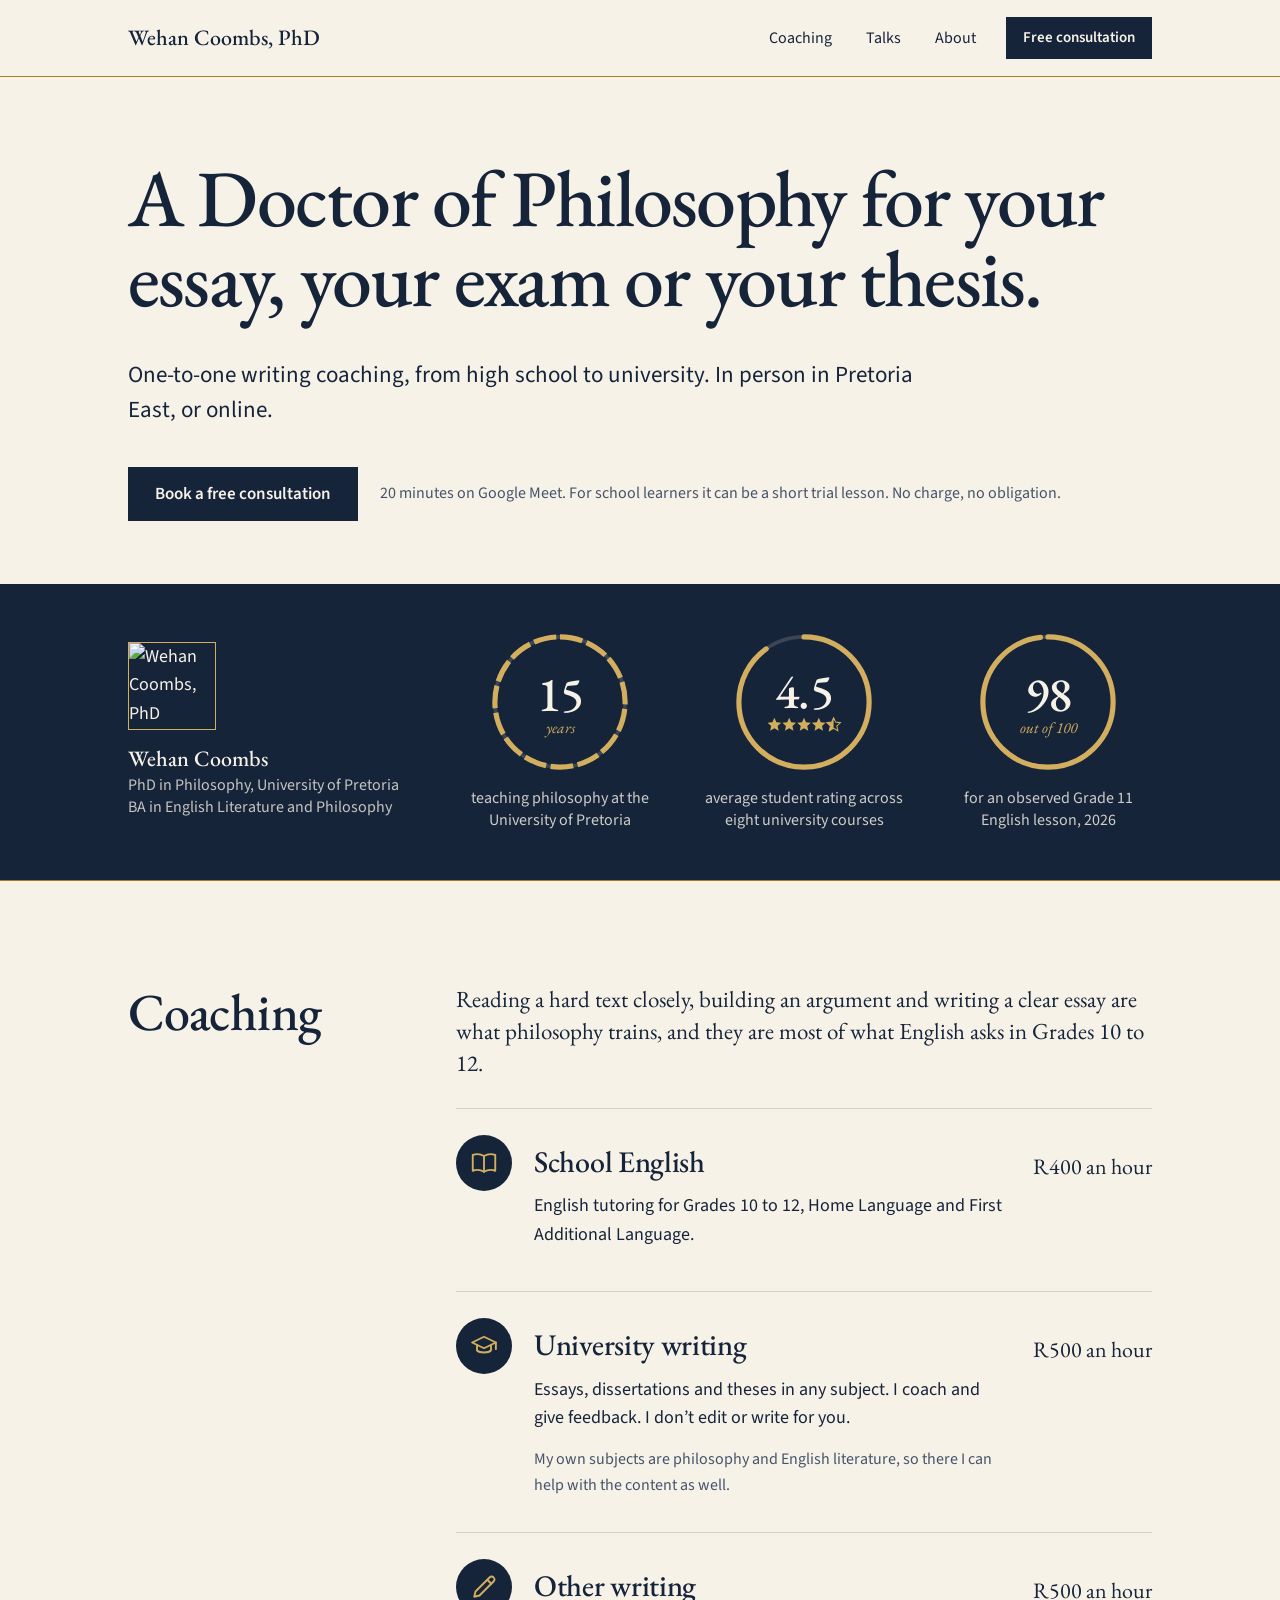
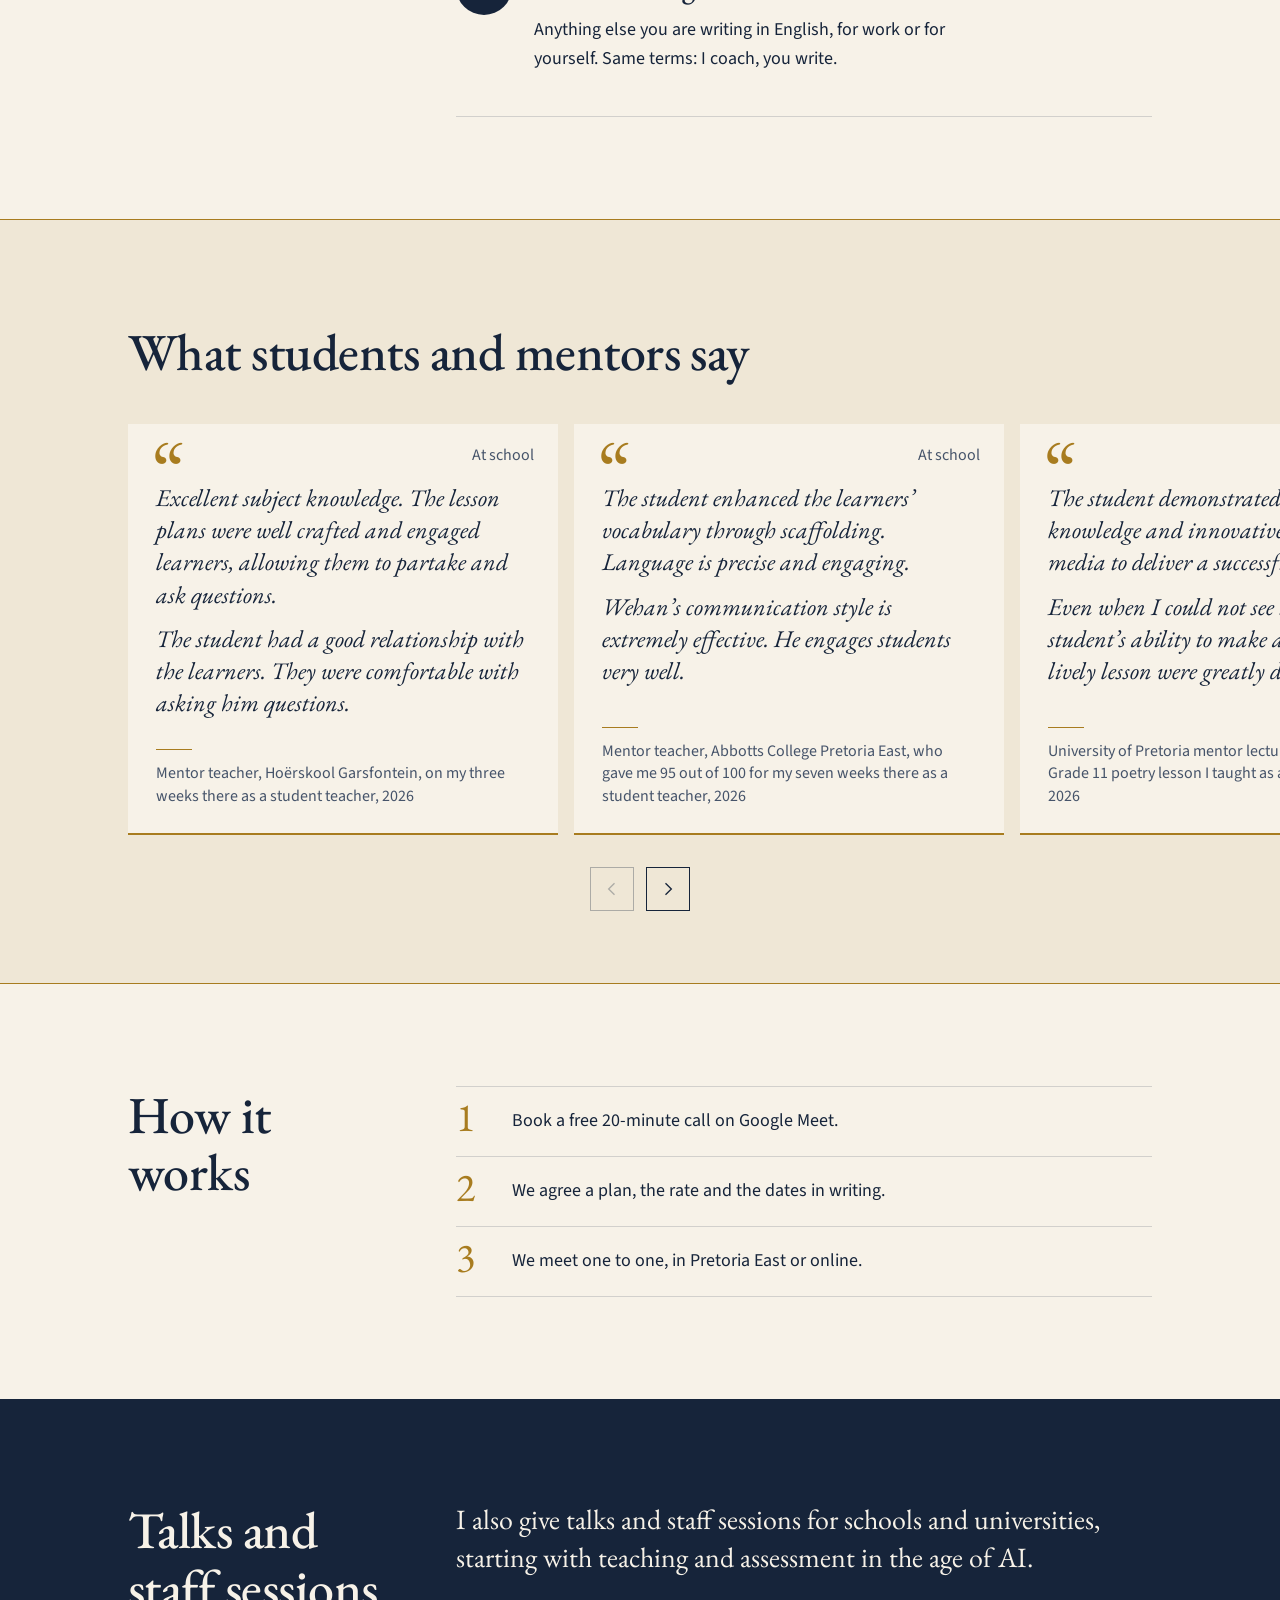
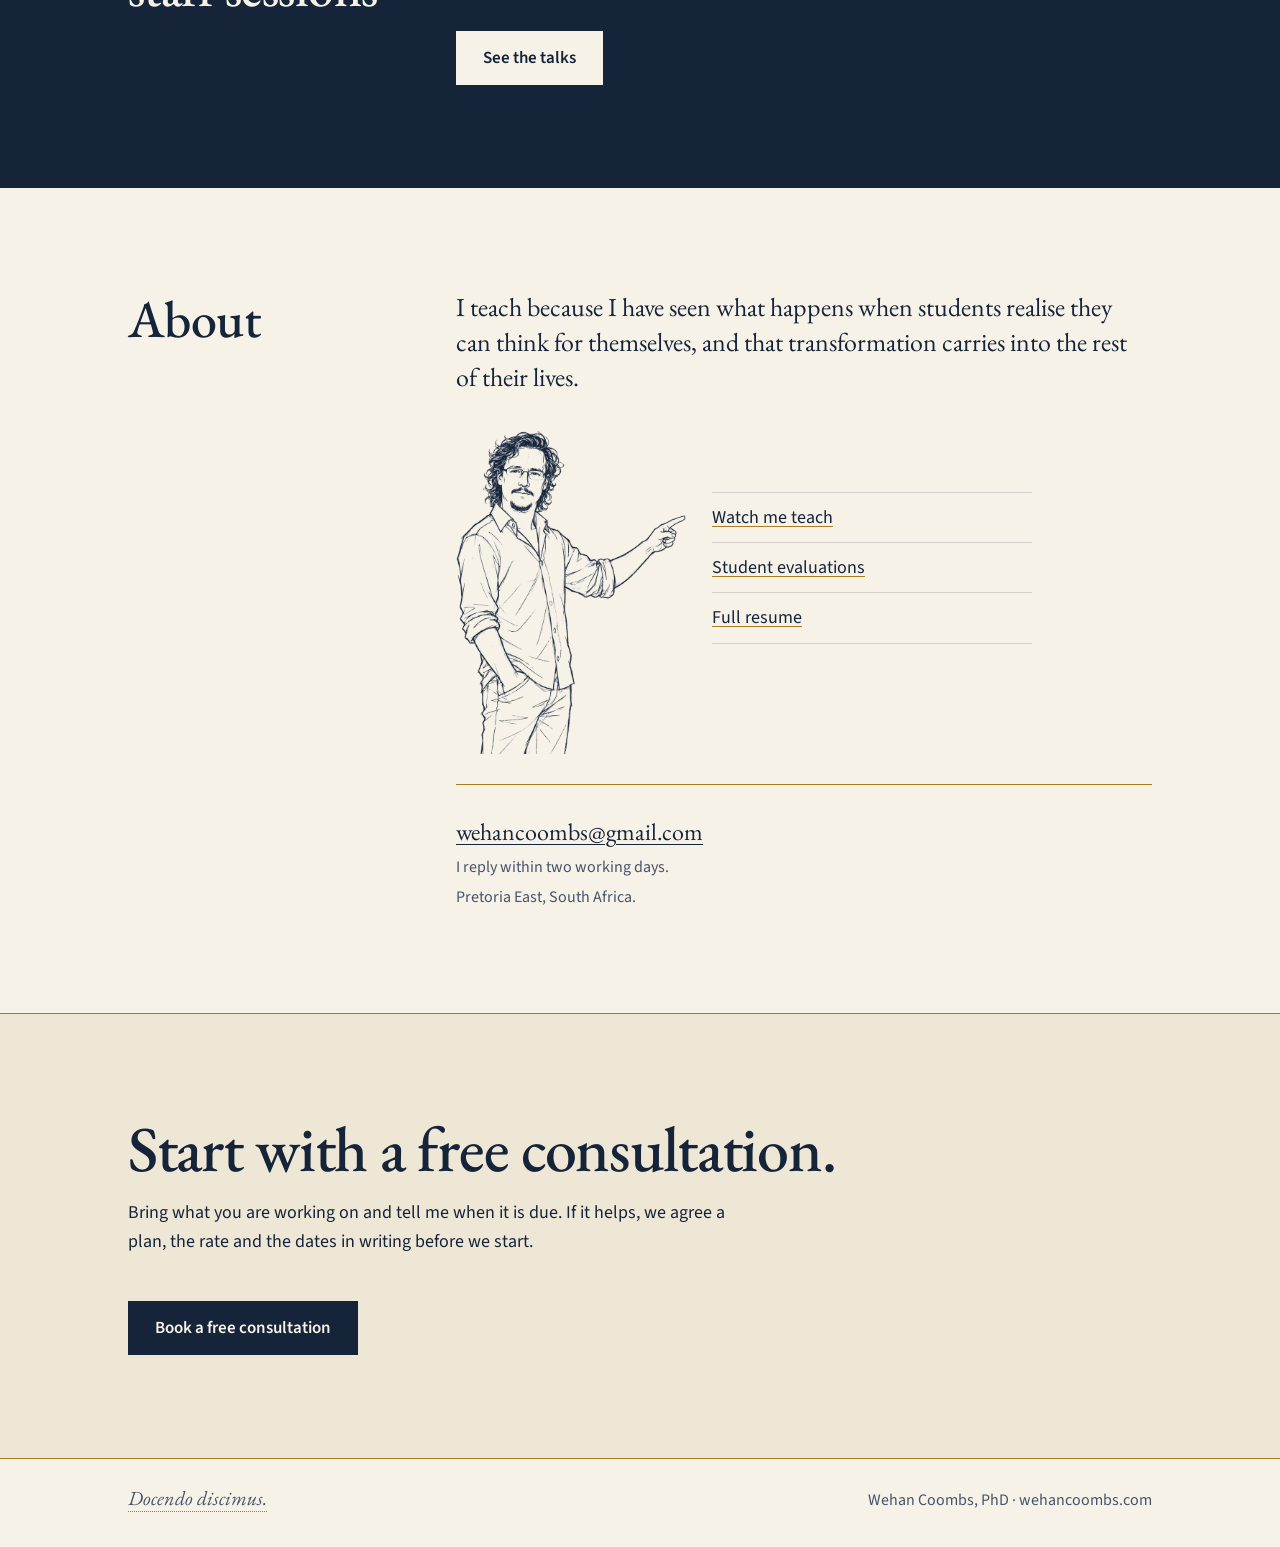
==== commit ca18b3fa: "Test copy only: prices restored except the top line Co-Authored-By: Claude Fable 5.2 <noreply@anthro" ====
--- a/index.html
+++ b/index.html
@@ -6,9 +6,9 @@
 <meta name="color-scheme" content="light">
 <meta name="robots" content="noindex, nofollow">
 <title>Test copy: Wehan Coombs, PhD: English and writing coaching, Pretoria East and online</title>
-<meta name="description" content="A Doctor of Philosophy for your essay, your exam or your thesis. One-to-one writing coaching, from high school to university. In person in Pretoria East, or online.">
+<meta name="description" content="A Doctor of Philosophy for your essay, your exam or your thesis. One-to-one writing coaching, from high school to university. In person in Pretoria East, or online. From R400 an hour.">
 <meta property="og:title" content="A Doctor of Philosophy for your essay, your exam or your thesis.">
-<meta property="og:description" content="One-to-one writing coaching with Wehan Coombs, PhD, from high school to university. In person in Pretoria East, or online.">
+<meta property="og:description" content="One-to-one writing coaching with Wehan Coombs, PhD, from high school to university. In person in Pretoria East, or online. From R400 an hour.">
 <meta property="og:image" content="https://wehancoombs.com/share.jpg">
 <meta property="og:image:width" content="1200">
 <meta property="og:image:height" content="630">
@@ -31,7 +31,7 @@
 <link rel="preconnect" href="https://fonts.googleapis.com">
 <link rel="preconnect" href="https://fonts.gstatic.com" crossorigin>
 <link href="https://fonts.googleapis.com/css2?family=EB+Garamond:ital,wght@0,400;0,500;1,400&family=Source+Sans+3:wght@400;600&display=swap" rel="stylesheet">
-<link rel="stylesheet" href="site.css?v=21">
+<link rel="stylesheet" href="site.css?v=22">
 <script type="application/ld+json">
 {
  "@context": "https://schema.org",
@@ -40,6 +40,7 @@
  "url": "https://wehancoombs.com/",
  "image": "https://wehancoombs.com/share.jpg",
  "description": "One-to-one English and writing coaching, from high school to university. In person in Pretoria East, or online.",
+ "priceRange": "R400 to R500 an hour",
  "areaServed": [
   {
    "@type": "City",
@@ -145,17 +146,20 @@
             <span class="ico" aria-hidden="true"><svg viewBox="0 0 24 24"><path d="M3 5.6c3-1.1 6-1 9 .8 3-1.8 6-1.9 9-.8v12.6c-3-1.1-6-1-9 .8-3-1.8-6-1.9-9-.8z"/><path d="M12 6.4v12.6"/></svg></span>
             <h3>School English</h3>
             <p>English tutoring for Grades 10 to 12, Home Language and First Additional Language.</p>
+            <span class="price">R400 an hour</span>
           </li>
           <li>
             <span class="ico" aria-hidden="true"><svg viewBox="0 0 24 24"><path d="M2.5 9.2 12 4.6l9.5 4.6L12 13.8z"/><path d="M6.4 11.3v4.3c2.2 2.1 9 2.1 11.2 0v-4.3"/><path d="M21.5 9.2v5.3"/></svg></span>
             <h3>University writing</h3>
             <p>Essays, dissertations and theses in any subject. I coach and give feedback. I don&rsquo;t edit or write for you.</p>
             <p class="aside">My own subjects are philosophy and English literature, so there I can help with the content as well.</p>
+            <span class="price">R500 an hour</span>
           </li>
           <li>
             <span class="ico" aria-hidden="true"><svg viewBox="0 0 24 24"><path d="M4.2 19.8l1-4.2L16.6 4.2a2 2 0 0 1 2.9 0l.3.3a2 2 0 0 1 0 2.9L8.4 18.8z"/><path d="M14.6 6.2l3.2 3.2"/></svg></span>
             <h3>Other writing</h3>
             <p>Anything else you are writing in English, for work or for yourself. Same terms: I coach, you write.</p>
+            <span class="price">R500 an hour</span>
           </li>
         </ul>
       </div>
--- a/site.css
+++ b/site.css
@@ -208,7 +208,7 @@
 @media (min-width: 800px) {
   .top nav { display: block; }
   .top .wrap { min-height: 76px; }
-  .rows li { grid-template-columns: 56px 1fr; column-gap: 22px; row-gap: 8px; padding: 26px 0; }
+  .rows li { grid-template-columns: 56px 1fr auto; column-gap: 22px; row-gap: 8px; padding: 26px 0; }
   .rows li > .ico { width: 56px; height: 56px; }
   .rows li > .ico svg { width: 30px; height: 30px; }
   .rows h3 { padding-top: 10px; }
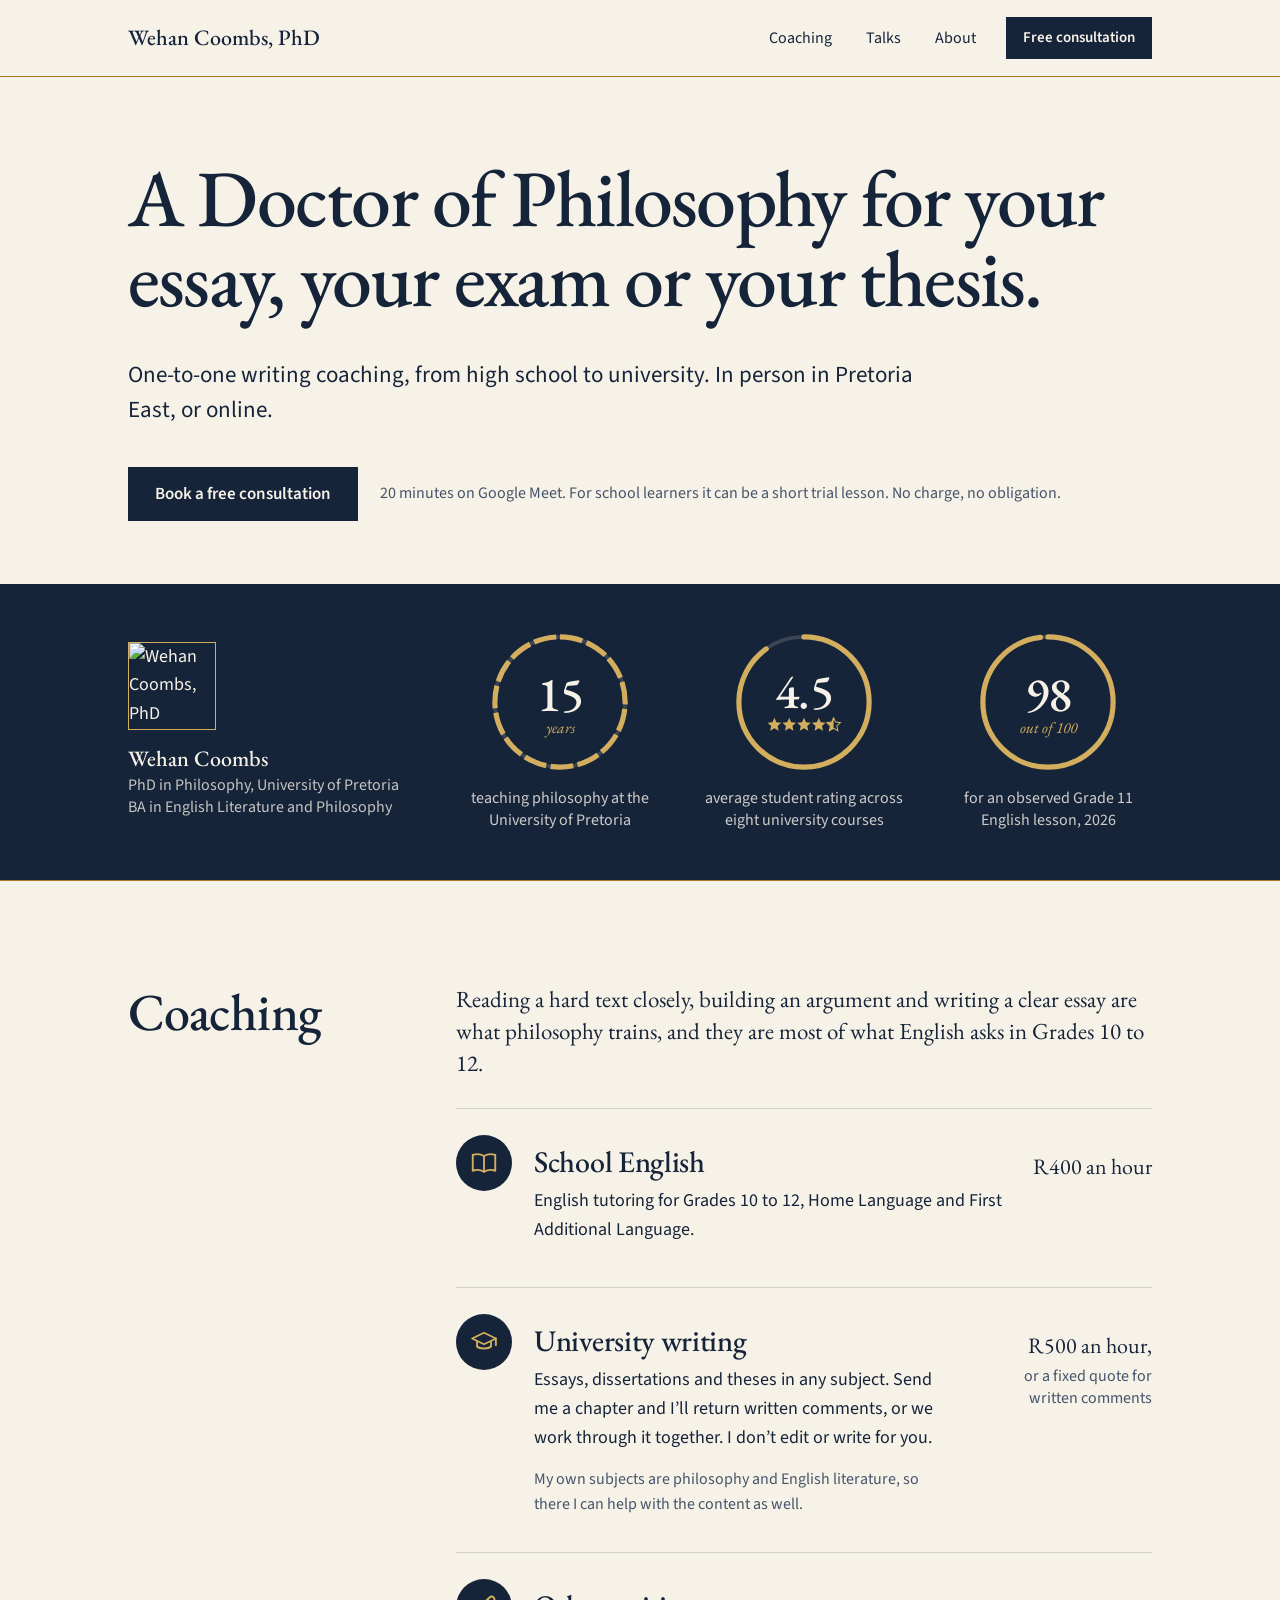
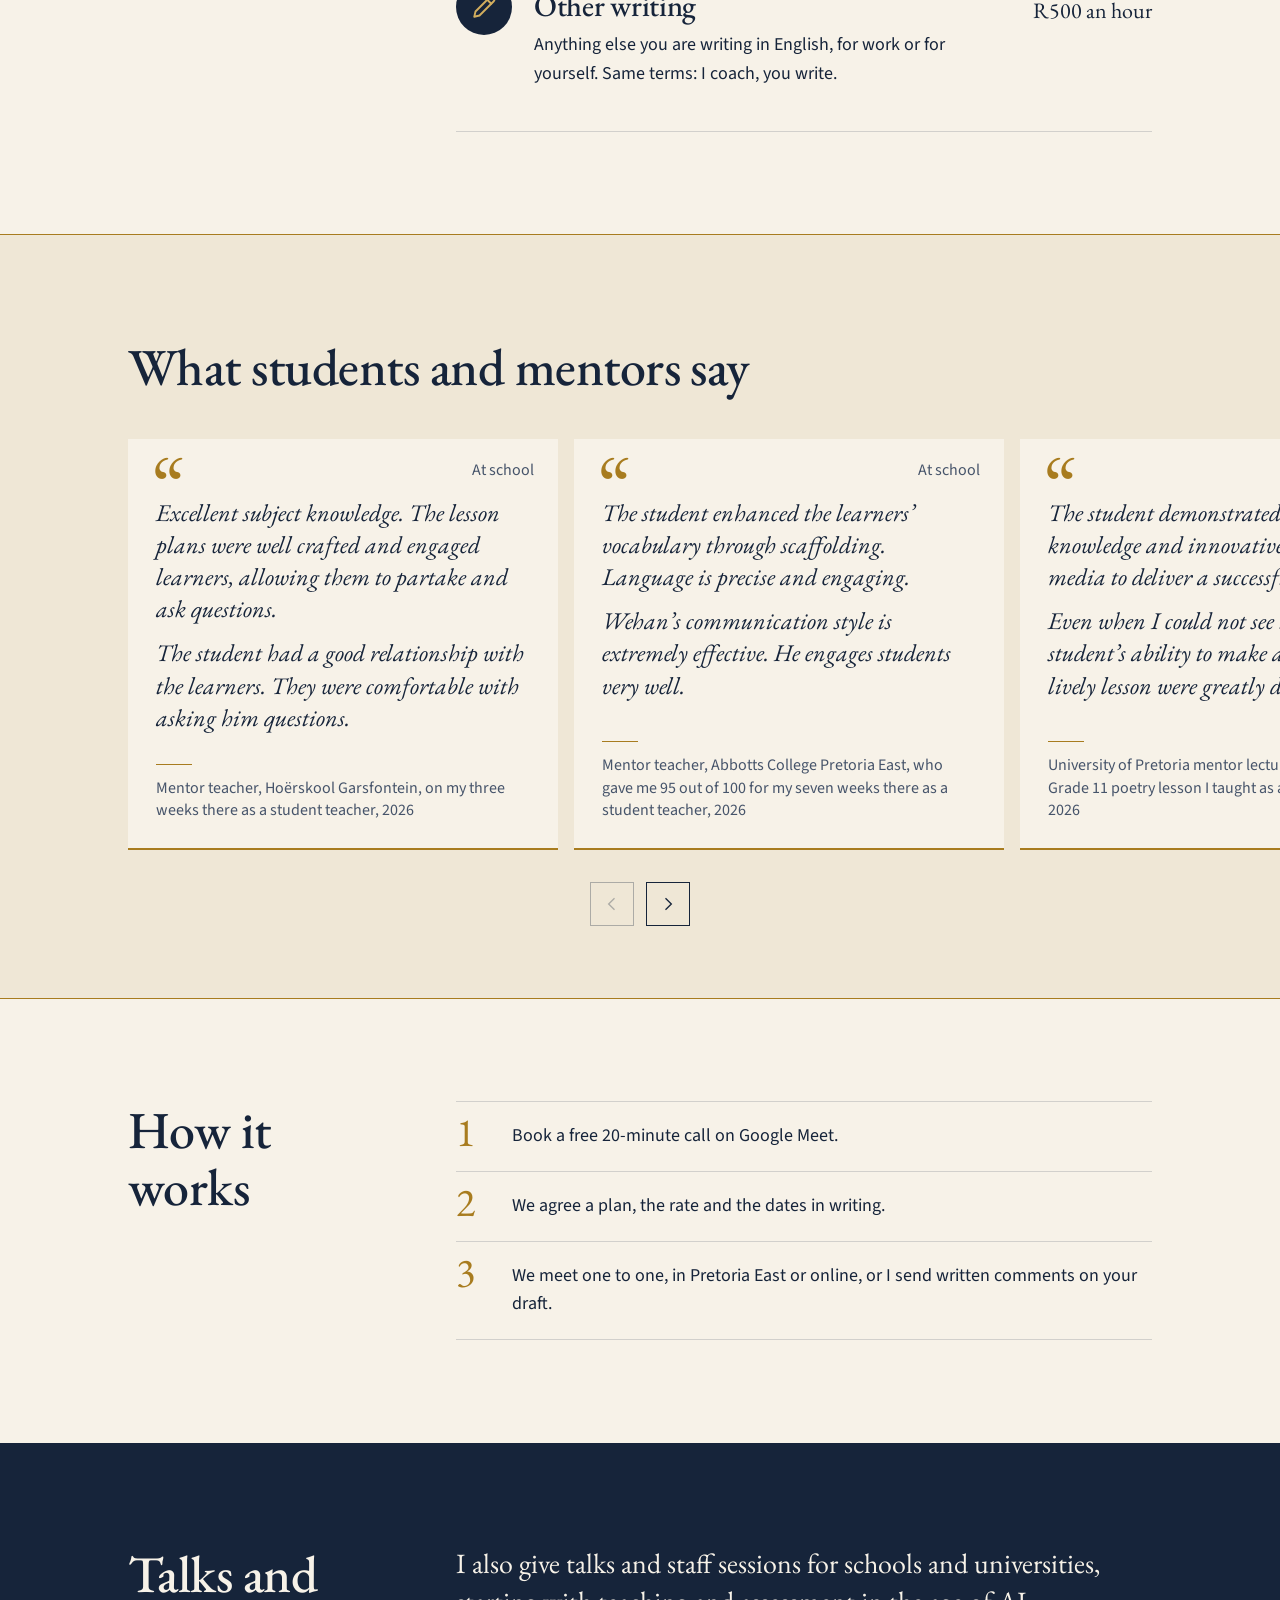
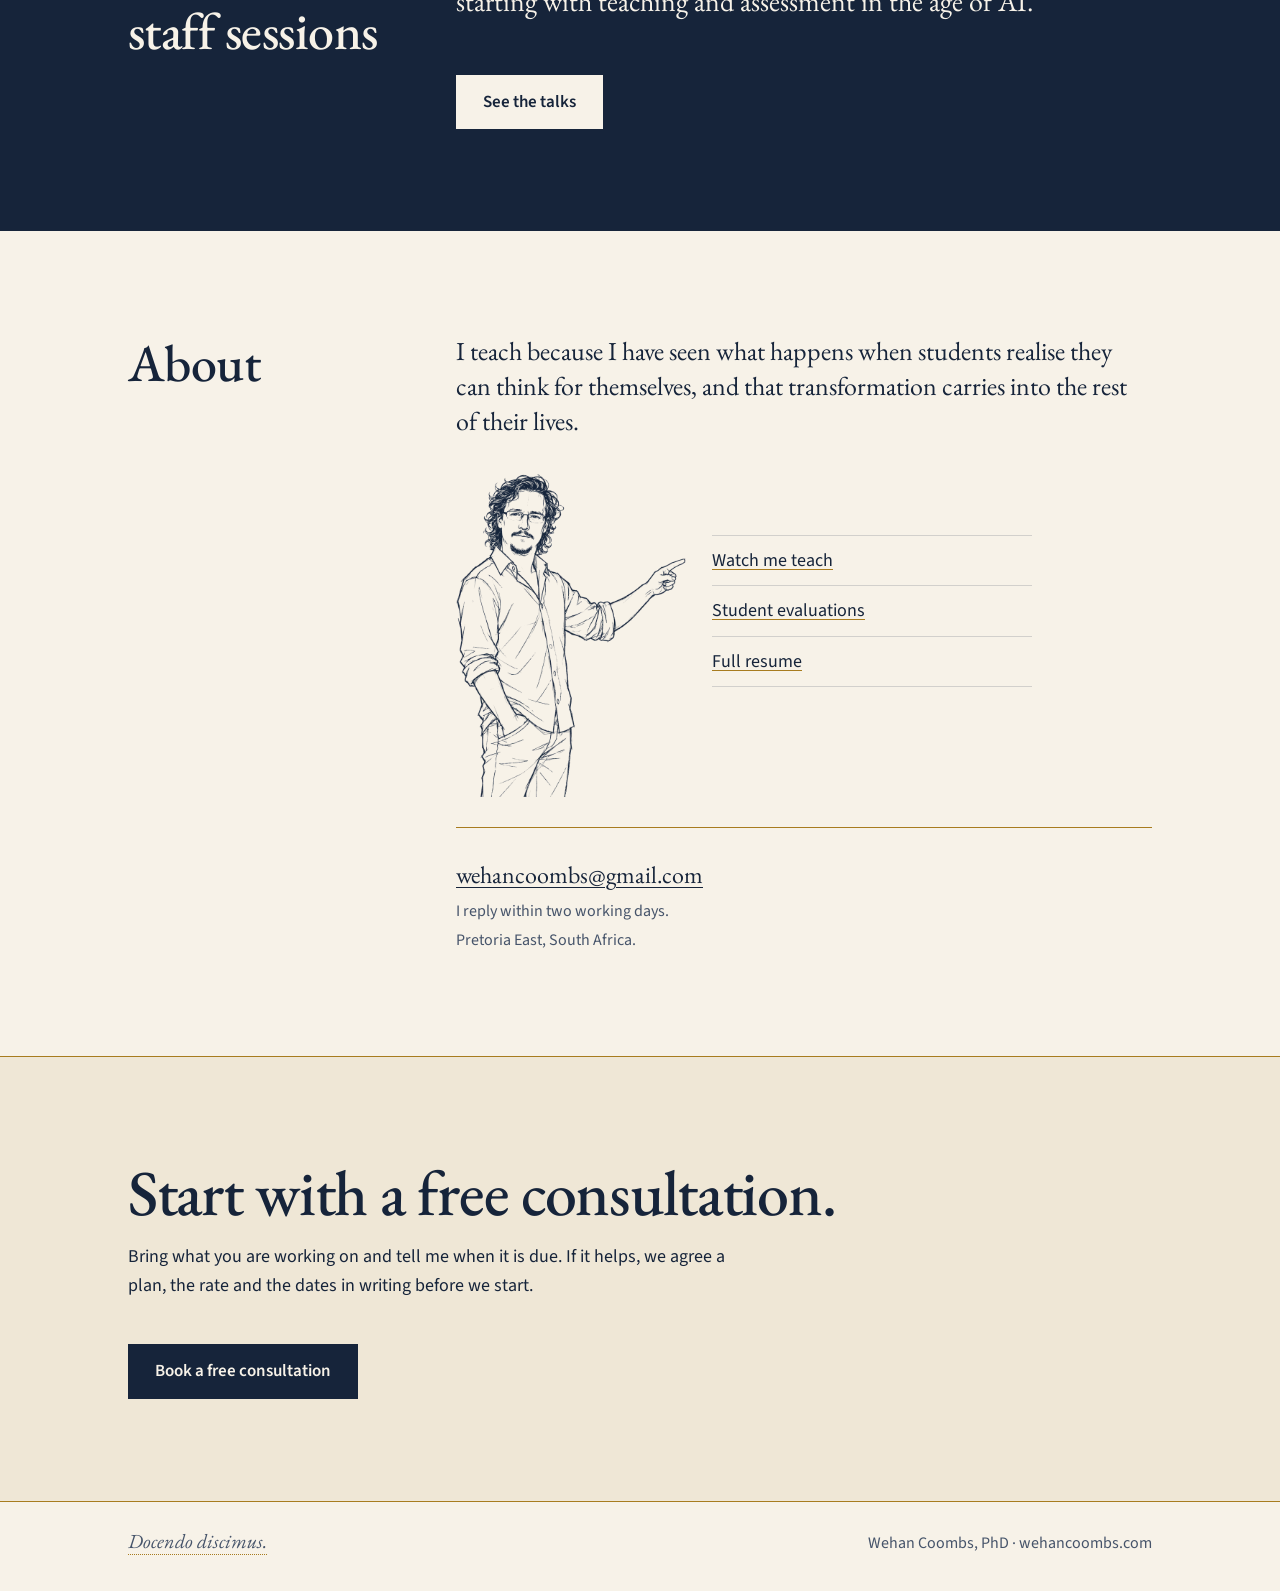
==== commit fa6ebb5c: "Test copy only: University writing row: written comments at a fixed quote; How it works step 3 Co-Au" ====
--- a/index.html
+++ b/index.html
@@ -31,7 +31,7 @@
 <link rel="preconnect" href="https://fonts.googleapis.com">
 <link rel="preconnect" href="https://fonts.gstatic.com" crossorigin>
 <link href="https://fonts.googleapis.com/css2?family=EB+Garamond:ital,wght@0,400;0,500;1,400&family=Source+Sans+3:wght@400;600&display=swap" rel="stylesheet">
-<link rel="stylesheet" href="site.css?v=22">
+<link rel="stylesheet" href="site.css?v=23">
 <script type="application/ld+json">
 {
  "@context": "https://schema.org",
@@ -151,9 +151,9 @@
           <li>
             <span class="ico" aria-hidden="true"><svg viewBox="0 0 24 24"><path d="M2.5 9.2 12 4.6l9.5 4.6L12 13.8z"/><path d="M6.4 11.3v4.3c2.2 2.1 9 2.1 11.2 0v-4.3"/><path d="M21.5 9.2v5.3"/></svg></span>
             <h3>University writing</h3>
-            <p>Essays, dissertations and theses in any subject. I coach and give feedback. I don&rsquo;t edit or write for you.</p>
+            <p>Essays, dissertations and theses in any subject. Send me a chapter and I&rsquo;ll return written comments, or we work through it together. I don&rsquo;t edit or write for you.</p>
             <p class="aside">My own subjects are philosophy and English literature, so there I can help with the content as well.</p>
-            <span class="price">R500 an hour</span>
+            <span class="price">R500 an hour, <span class="or">or a fixed quote for written comments</span></span>
           </li>
           <li>
             <span class="ico" aria-hidden="true"><svg viewBox="0 0 24 24"><path d="M4.2 19.8l1-4.2L16.6 4.2a2 2 0 0 1 2.9 0l.3.3a2 2 0 0 1 0 2.9L8.4 18.8z"/><path d="M14.6 6.2l3.2 3.2"/></svg></span>
@@ -192,7 +192,7 @@
         <ol class="steps">
           <li>Book a free 20-minute call on Google Meet.</li>
           <li>We agree a plan, the rate and the dates in writing.</li>
-          <li>We meet one to one, in Pretoria East or online.</li>
+          <li>We meet one to one, in Pretoria East or online, or I send written comments on your draft.</li>
         </ol>
       </div>
     </div>
--- a/site.css
+++ b/site.css
@@ -111,6 +111,8 @@
 .rows p { margin: 0; max-width: 34em; }
 .rows .aside { font-size: 1rem; color: var(--navy-2); margin-top: 6px; }
 .rows .price { font-family: var(--serif); font-size: 1.375rem; white-space: nowrap; }
+/* A second, quieter line under a price: it may wrap, the price itself may not */
+.rows .price .or { display: block; font-family: var(--sans); font-size: 1rem; line-height: 1.4; color: var(--navy-2); white-space: normal; margin-top: 2px; }
 .on-navy .rows { border-color: rgba(247, 242, 232, .22); }
 .on-navy .rows li { border-color: rgba(247, 242, 232, .22); }
 
@@ -213,6 +215,9 @@
   .rows li > .ico svg { width: 30px; height: 30px; }
   .rows h3 { padding-top: 10px; }
   .rows li > .price, .rows li > .fee { grid-column: 3; grid-row: 1; text-align: right; padding-top: 14px; }
+  /* A price with a second line runs down beside the text, so it does not push the text away from its heading */
+  .rows li > .price { grid-row: 1 / span 3; }
+  .rows .price .or { max-width: 11em; margin-left: auto; }
 }
 @media (min-width: 980px) {
   .split { display: grid; grid-template-columns: 17rem 1fr; column-gap: 56px; }
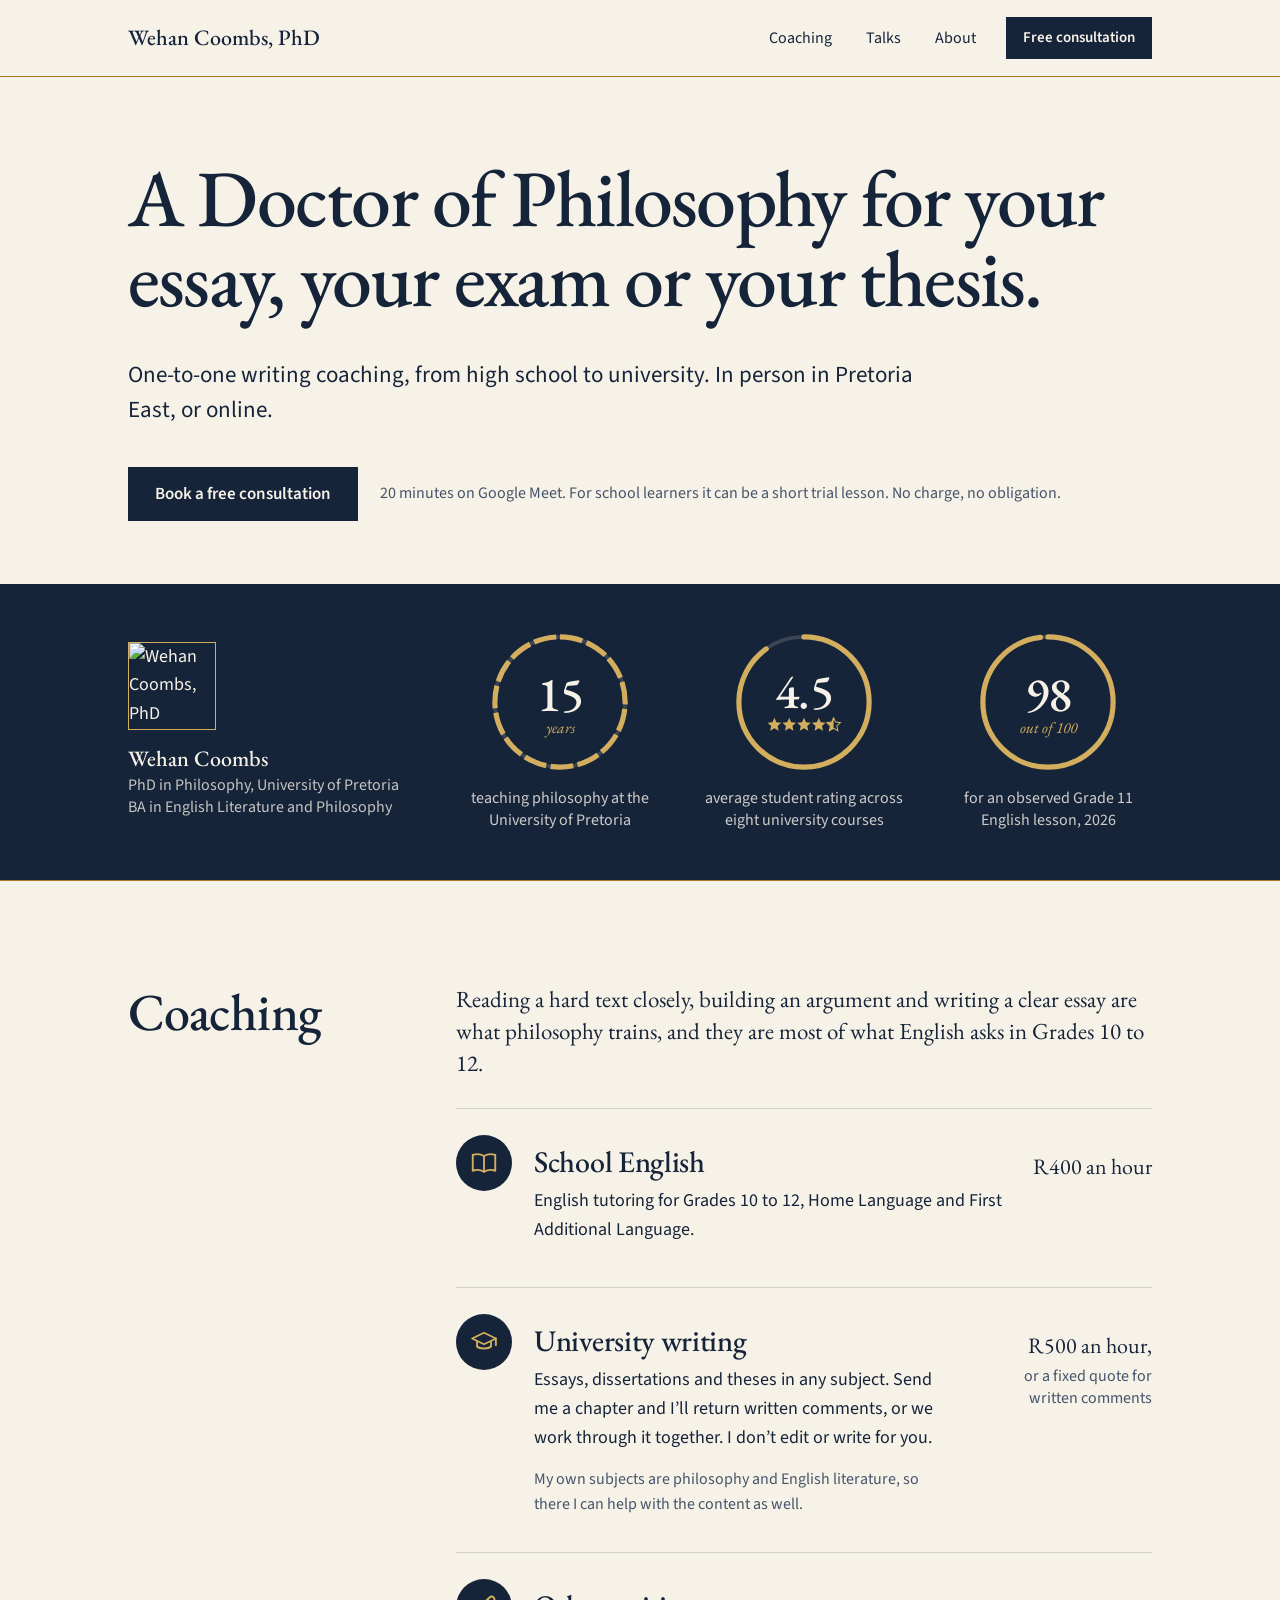
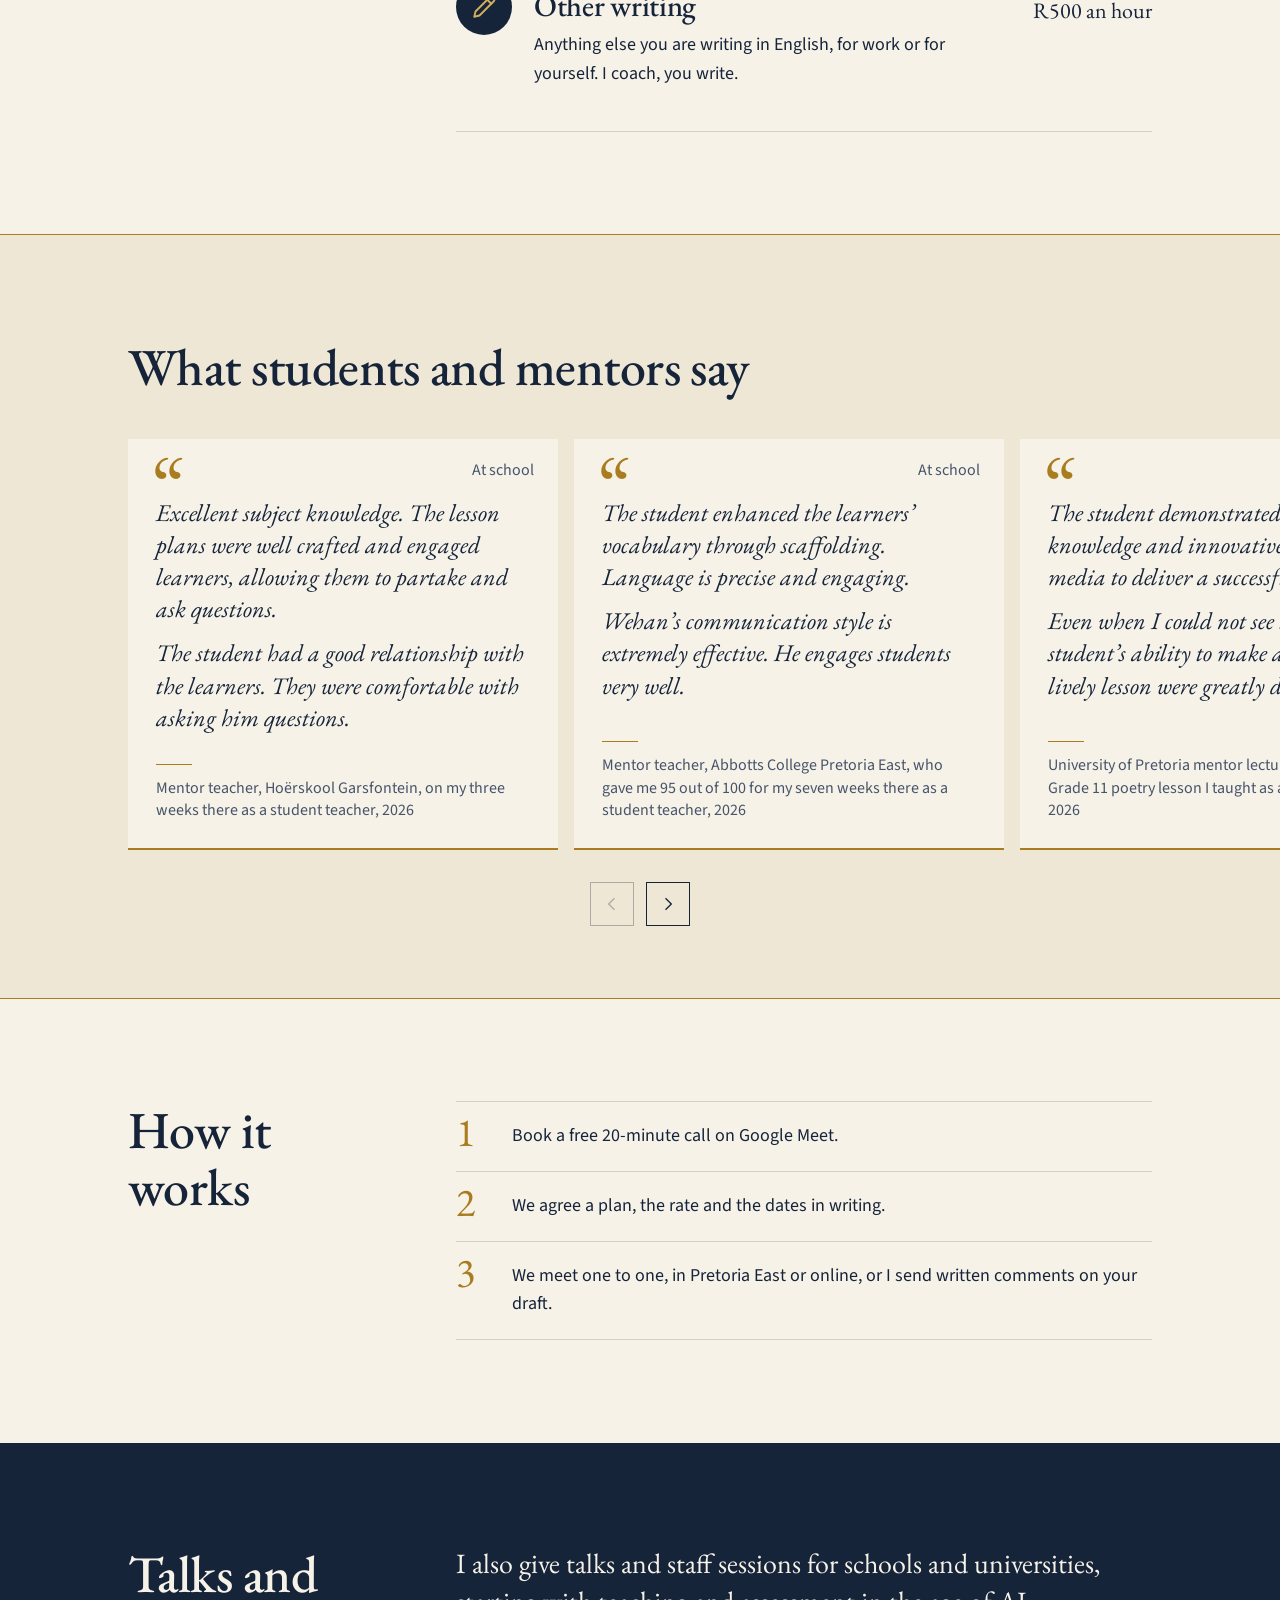
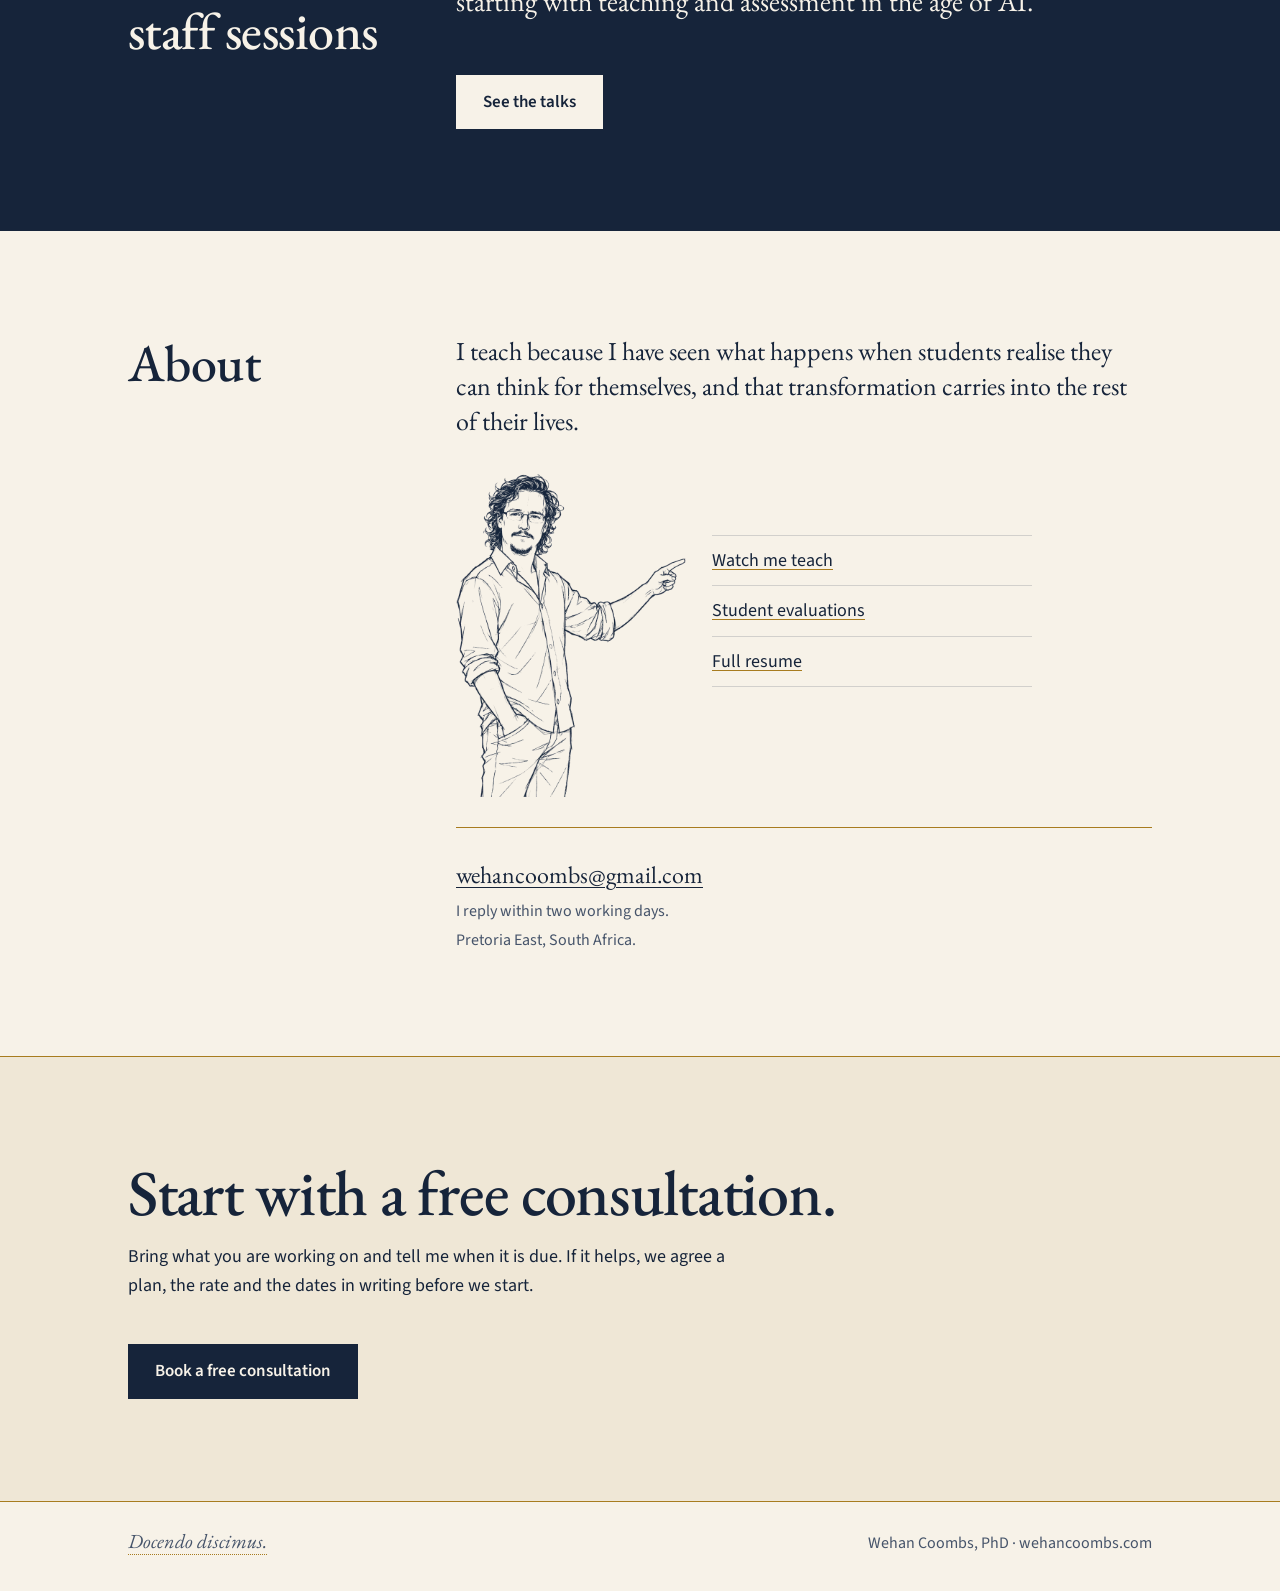
==== commit 3b264b10: "Test copy only: Published build: written comments for university writing; Other writing without 'Sam" ====
--- a/index.html
+++ b/index.html
@@ -158,7 +158,7 @@
           <li>
             <span class="ico" aria-hidden="true"><svg viewBox="0 0 24 24"><path d="M4.2 19.8l1-4.2L16.6 4.2a2 2 0 0 1 2.9 0l.3.3a2 2 0 0 1 0 2.9L8.4 18.8z"/><path d="M14.6 6.2l3.2 3.2"/></svg></span>
             <h3>Other writing</h3>
-            <p>Anything else you are writing in English, for work or for yourself. Same terms: I coach, you write.</p>
+            <p>Anything else you are writing in English, for work or for yourself. I coach, you write.</p>
             <span class="price">R500 an hour</span>
           </li>
         </ul>
